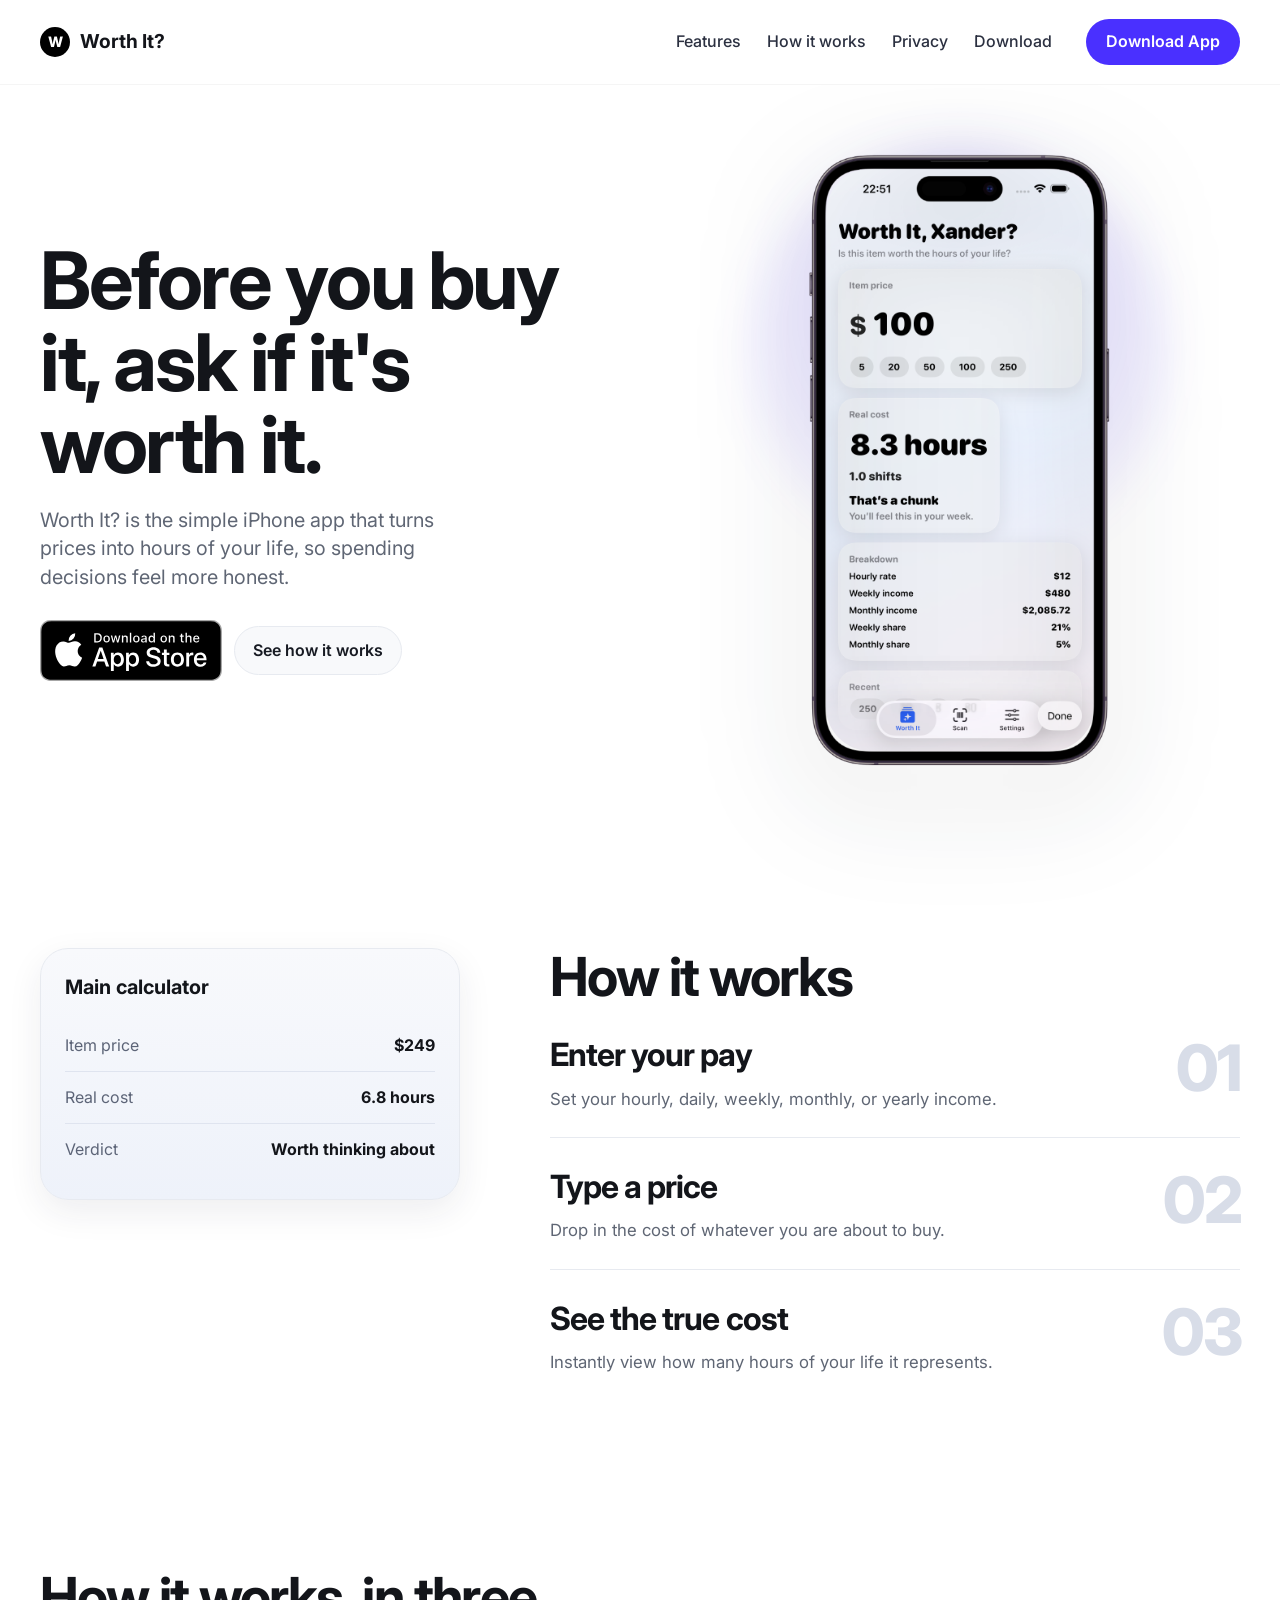
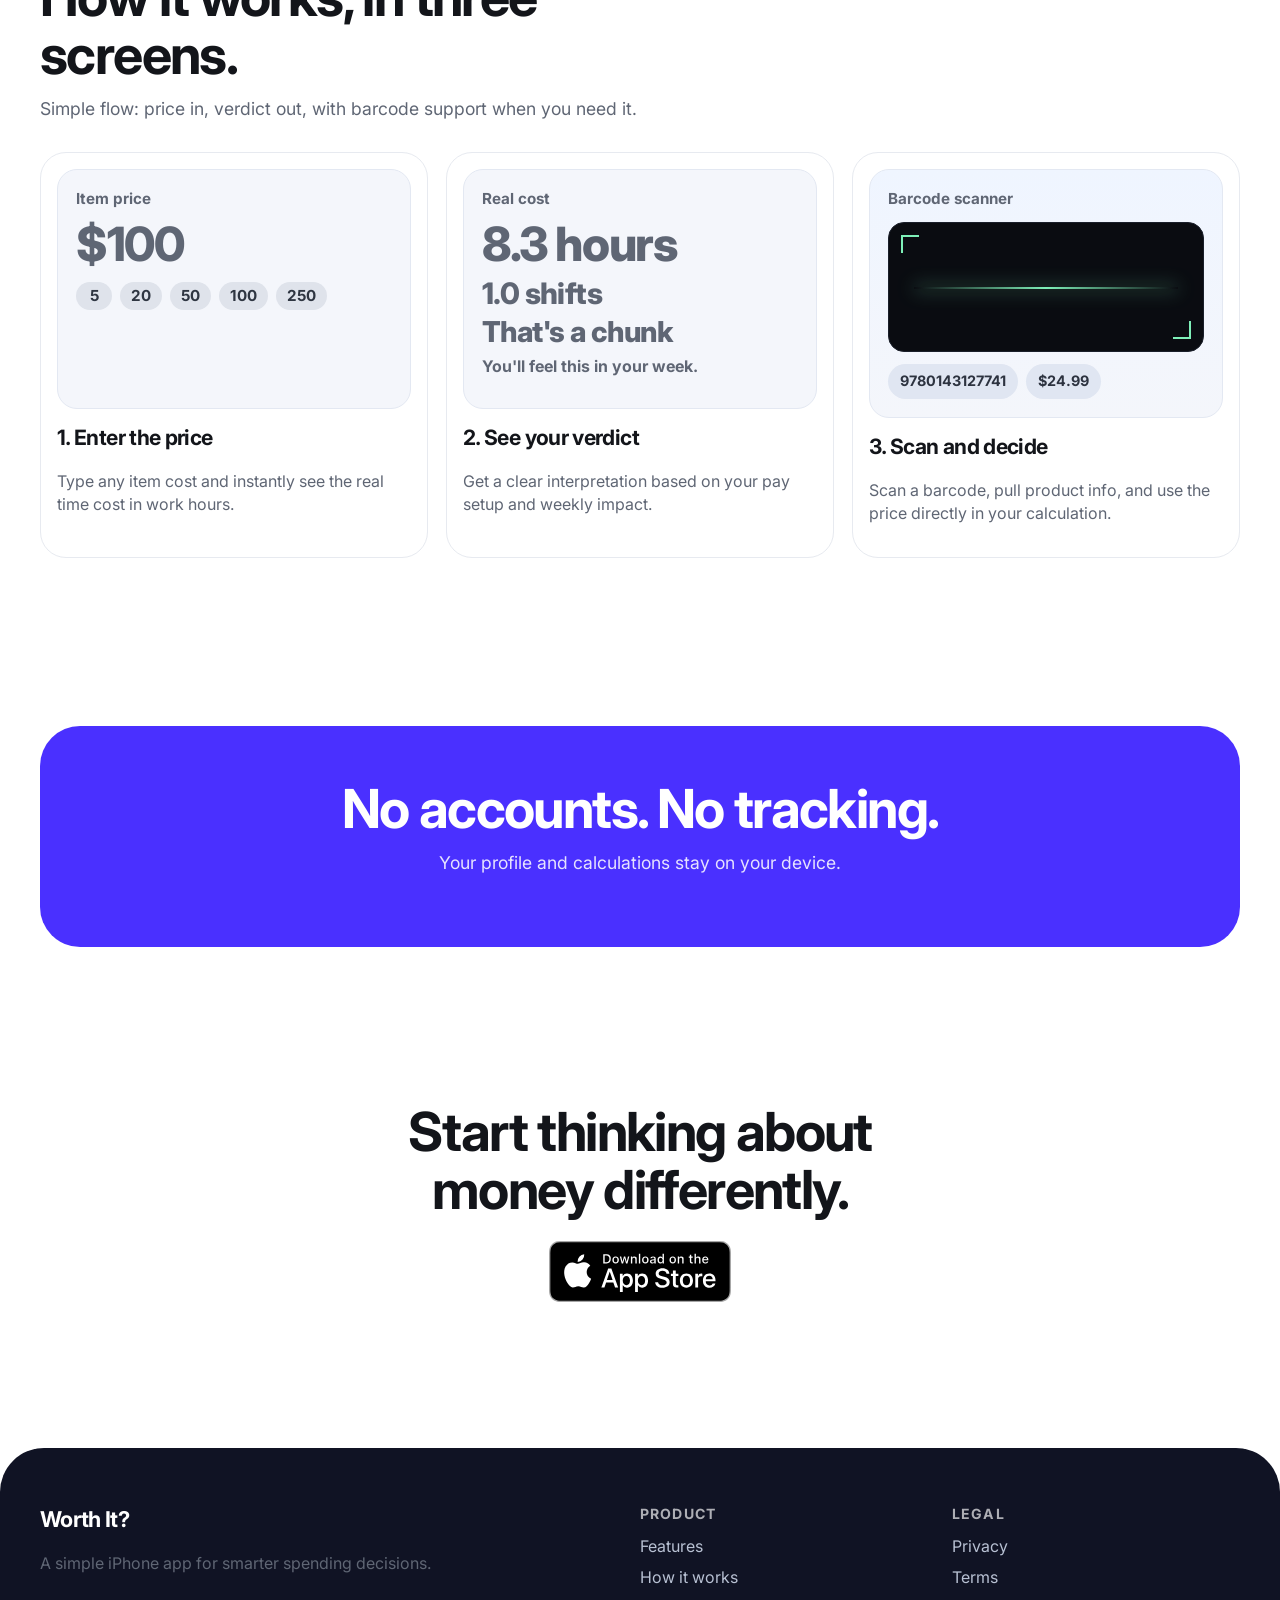
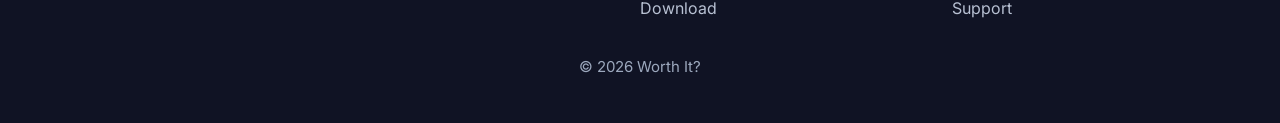
==== index.html @ 1259d037 "Replace feature screenshots with custom 3-step UI mock cards" ====
<!doctype html>
<html lang="en">
  <head>
    <meta charset="UTF-8" />
    <meta name="viewport" content="width=device-width, initial-scale=1.0" />
    <title>Worth It? - See what things really cost</title>
    <meta
      name="description"
      content="Worth It? helps you translate prices into hours of your life before you buy."
    />
    <link rel="icon" type="image/svg+xml" href="assets/favicon.svg" />
    <link rel="preconnect" href="https://fonts.googleapis.com" />
    <link rel="preconnect" href="https://fonts.gstatic.com" crossorigin />
    <link
      href="https://fonts.googleapis.com/css2?family=Inter:wght@400;500;600;700;800&display=swap"
      rel="stylesheet"
    />
    <link rel="stylesheet" href="styles.css" />
  </head>
  <body>
    <header class="site-header">
      <nav class="container nav-row">
        <a href="#" class="brand" aria-label="Worth It home">
          <span class="brand-mark">W</span>
          Worth It?
        </a>

        <button class="menu-toggle" aria-expanded="false" aria-controls="mobile-menu" aria-label="Toggle menu">
          <span></span><span></span><span></span>
        </button>

        <div class="nav-links desktop-nav">
          <a href="#features">Features</a>
          <a href="#how">How it works</a>
          <a href="#privacy">Privacy</a>
          <a href="#download">Download</a>
        </div>

        <a class="btn btn-primary desktop-download" href="https://apps.apple.com/app/id1234567890" target="_blank" rel="noreferrer">
          Download App
        </a>
      </nav>

      <div id="mobile-menu" class="mobile-menu" hidden>
        <a href="#features">Features</a>
        <a href="#how">How it works</a>
        <a href="#privacy">Privacy</a>
        <a href="#download">Download</a>
      </div>
    </header>

    <main>
      <section class="hero section container reveal">
        <div class="hero-copy">
          <h1>Before you buy it, ask if it's worth it.</h1>
          <p>
            Worth It? is the simple iPhone app that turns prices into hours of your life,
            so spending decisions feel more honest.
          </p>

          <div class="hero-actions">
            <a class="app-store-badge" href="https://apps.apple.com/app/id1234567890" target="_blank" rel="noreferrer" aria-label="Download on the App Store">
              <img src="assets/app-store-badge.svg" alt="Download on the App Store" />
            </a>
            <a class="btn btn-secondary" href="#how">See how it works</a>
          </div>
        </div>

        <div class="hero-device-wrap">
          <div class="hero-glow" aria-hidden="true"></div>
          <div class="hero-phone-art" data-float>
            <img class="hero-screen-fill" src="assets/screenshots/screen-calculator.png" alt="Worth It app screenshot in iPhone frame" />
            <img class="hero-phone-frame" src="assets/screenshots/iphone-frame.png" alt="" aria-hidden="true" />
          </div>
        </div>
      </section>

      <section id="how" class="section container reveal how">
        <div class="how-preview">
          <div class="soft-panel">
            <p class="panel-title">Main calculator</p>
            <div class="calc-line">
              <span class="label">Item price</span>
              <strong>$249</strong>
            </div>
            <div class="calc-line">
              <span class="label">Real cost</span>
              <strong>6.8 hours</strong>
            </div>
            <div class="calc-line">
              <span class="label">Verdict</span>
              <strong>Worth thinking about</strong>
            </div>
          </div>
        </div>

        <div class="how-steps">
          <h2>How it works</h2>

          <article class="step-item">
            <span class="step-no">01</span>
            <h3>Enter your pay</h3>
            <p>Set your hourly, daily, weekly, monthly, or yearly income.</p>
          </article>

          <article class="step-item">
            <span class="step-no">02</span>
            <h3>Type a price</h3>
            <p>Drop in the cost of whatever you are about to buy.</p>
          </article>

          <article class="step-item no-border">
            <span class="step-no">03</span>
            <h3>See the true cost</h3>
            <p>Instantly view how many hours of your life it represents.</p>
          </article>
        </div>
      </section>

      <section id="features" class="section container reveal">
        <div class="section-heading">
          <h2>How it works, in three screens.</h2>
          <p>Simple flow: price in, verdict out, with barcode support when you need it.</p>
        </div>

        <div class="feature-grid">
          <article class="feature-card">
            <div class="ui-mock price-mock" aria-hidden="true">
              <p class="ui-label">Item price</p>
              <p class="ui-price">$100</p>
              <div class="price-chips">
                <span>5</span>
                <span>20</span>
                <span>50</span>
                <span>100</span>
                <span>250</span>
              </div>
            </div>
            <h3>1. Enter the price</h3>
            <p>Type any item cost and instantly see the real time cost in work hours.</p>
          </article>
          <article class="feature-card">
            <div class="ui-mock verdict-mock" aria-hidden="true">
              <p class="ui-label">Real cost</p>
              <p class="ui-hours">8.3 hours</p>
              <p class="ui-shifts">1.0 shifts</p>
              <p class="ui-verdict">That's a chunk</p>
              <p class="ui-note">You'll feel this in your week.</p>
            </div>
            <h3>2. See your verdict</h3>
            <p>Get a clear interpretation based on your pay setup and weekly impact.</p>
          </article>
          <article class="feature-card">
            <div class="ui-mock scan-mock" aria-hidden="true">
              <p class="ui-label">Barcode scanner</p>
              <div class="scan-frame">
                <div class="scan-line"></div>
              </div>
              <div class="scan-pill-row">
                <span class="scan-code">9780143127741</span>
                <span class="scan-price">$24.99</span>
              </div>
            </div>
            <h3>3. Scan and decide</h3>
            <p>Scan a barcode, pull product info, and use the price directly in your calculation.</p>
          </article>
        </div>
      </section>

      <section id="privacy" class="section container reveal">
        <div class="privacy-block">
          <h2>No accounts. No tracking.</h2>
          <p>Your profile and calculations stay on your device.</p>
        </div>
      </section>

      <section id="download" class="section container reveal cta">
        <h2>Start thinking about money differently.</h2>
        <a class="app-store-badge" href="https://apps.apple.com/app/id1234567890" target="_blank" rel="noreferrer" aria-label="Download on the App Store">
          <img src="assets/app-store-badge.svg" alt="Download on the App Store" />
        </a>
      </section>
    </main>

    <footer class="site-footer">
      <div class="container footer-grid">
        <div>
          <h4>Worth It?</h4>
          <p>A simple iPhone app for smarter spending decisions.</p>
        </div>
        <div>
          <h5>Product</h5>
          <a href="#features">Features</a>
          <a href="#how">How it works</a>
          <a href="#download">Download</a>
        </div>
        <div>
          <h5>Legal</h5>
          <a href="#privacy">Privacy</a>
          <a href="#">Terms</a>
          <a href="mailto:support@example.com">Support</a>
        </div>
      </div>
      <p class="copyright">© <span id="year"></span> Worth It?</p>
    </footer>

    <script src="script.js"></script>
  </body>
</html>
---- styles.css ----
:root {
  --bg: #ffffff;
  --surface: #f8f9fb;
  --surface-2: #f1f3f7;
  --text: #13151a;
  --muted: #5f6674;
  --line: #e7eaf0;
  --primary: #4a30ff;
  --primary-dark: #3922d9;
  --radius-xl: 40px;
  --radius-lg: 28px;
  --radius-md: 18px;
  --container: min(1200px, calc(100% - 40px));
}

* {
  box-sizing: border-box;
}

html,
body {
  margin: 0;
  padding: 0;
}

html {
  scroll-behavior: smooth;
}

body {
  font-family: Inter, -apple-system, BlinkMacSystemFont, "SF Pro Display", system-ui, sans-serif;
  background: var(--bg);
  color: var(--text);
  line-height: 1.45;
}

.container {
  width: var(--container);
  margin-inline: auto;
}

.section {
  padding: clamp(58px, 8vw, 84px) 0;
}

.site-header {
  position: sticky;
  top: 0;
  z-index: 20;
  background: rgba(255, 255, 255, 0.88);
  backdrop-filter: blur(10px);
  border-bottom: 1px solid rgba(0, 0, 0, 0.04);
}

.nav-row {
  min-height: 84px;
  display: flex;
  align-items: center;
  gap: 16px;
}

.brand {
  text-decoration: none;
  color: var(--text);
  font-weight: 700;
  font-size: 1.2rem;
  display: inline-flex;
  align-items: center;
  gap: 10px;
}

.brand-mark {
  width: 30px;
  height: 30px;
  border-radius: 50%;
  background: #000;
  color: #fff;
  display: inline-grid;
  place-items: center;
  font-size: 0.9rem;
  font-weight: 800;
}

.nav-links {
  margin-left: auto;
  display: flex;
  align-items: center;
  gap: 26px;
}

.nav-links a {
  color: #2b3040;
  text-decoration: none;
  font-weight: 500;
}

.nav-links a:hover {
  color: #111;
}

.btn {
  border: 0;
  text-decoration: none;
  display: inline-flex;
  align-items: center;
  justify-content: center;
  border-radius: 999px;
  font-weight: 600;
  transition: transform 0.2s ease, background-color 0.2s ease, color 0.2s ease;
}

.btn:hover {
  transform: translateY(-1px);
}

.btn-primary {
  margin-left: 18px;
  padding: 11px 20px;
  background: var(--primary);
  color: #fff;
}

.btn-primary:hover {
  background: var(--primary-dark);
}

.btn-secondary {
  padding: 12px 18px;
  background: var(--surface);
  color: #171a22;
  border: 1px solid var(--line);
}

.hero {
  display: flex;
  align-items: center;
  gap: clamp(34px, 6vw, 80px);
  padding-top: 56px;
}

.hero-copy {
  flex: 1;
  max-width: 680px;
}

h1,
h2,
h3,
h4,
h5 {
  margin: 0;
  letter-spacing: -0.03em;
}

h1 {
  font-size: clamp(2.7rem, 6.2vw, 5.45rem);
  line-height: 1.03;
}

.hero-copy p {
  color: var(--muted);
  font-size: clamp(1.04rem, 1.55vw, 1.28rem);
  max-width: 36ch;
  margin: 20px 0 0;
}

.hero-actions {
  display: flex;
  align-items: center;
  gap: 12px;
  flex-wrap: wrap;
  margin-top: 28px;
}

.app-store-badge {
  display: inline-flex;
  border-radius: 12px;
  transition: transform 0.22s ease;
}

.app-store-badge img {
  width: 182px;
  height: auto;
  display: block;
}

.app-store-badge:hover {
  transform: translateY(-1px);
}

.hero-device-wrap {
  flex: 1;
  position: relative;
  display: flex;
  justify-content: center;
}

.hero-glow {
  position: absolute;
  width: 420px;
  height: 420px;
  border-radius: 50%;
  background: radial-gradient(circle at 50% 40%, rgba(74, 48, 255, 0.2), rgba(74, 48, 255, 0));
  filter: blur(20px);
  z-index: -1;
}

.hero-phone-art {
  position: relative;
  width: min(320px, 100%);
  aspect-ratio: 1780 / 3555;
  transform-style: preserve-3d;
  transition: transform 0.16s ease;
}

.hero-screen-fill {
  position: absolute;
  left: 8.43%;
  top: 4.44%;
  width: 83.6%;
  height: 91%;
  object-fit: cover;
  border-radius: 44px;
}

.hero-phone-frame {
  position: absolute;
  inset: 0;
  width: 100%;
  height: 100%;
  object-fit: contain;
  filter: drop-shadow(0 28px 52px rgba(19, 23, 35, 0.35));
}

.how {
  display: grid;
  grid-template-columns: minmax(300px, 420px) 1fr;
  align-items: start;
  gap: 90px;
}

.soft-panel {
  background: linear-gradient(180deg, #f8f9fc, #eef2fa);
  border: 1px solid var(--line);
  border-radius: var(--radius-lg);
  padding: 24px;
  box-shadow: 0 12px 34px rgba(39, 43, 59, 0.08);
}

.panel-title {
  margin: 0 0 18px;
  font-size: 1.24rem;
  font-weight: 700;
}

.calc-line {
  display: flex;
  align-items: baseline;
  justify-content: space-between;
  border-bottom: 1px solid #dfe4ef;
  padding: 14px 0;
}

.calc-line:last-child {
  border-bottom: 0;
}

.calc-line .label {
  color: #5c6477;
}

.how-steps h2,
.section-heading h2,
.privacy-block h2,
.cta h2 {
  font-size: clamp(2.1rem, 4.2vw, 3.95rem);
  line-height: 1.08;
}

.step-item {
  position: relative;
  border-bottom: 1px solid var(--line);
  padding: 26px 76px 26px 0;
}

.step-item.no-border {
  border-bottom: 0;
}

.step-no {
  position: absolute;
  right: 0;
  top: 16px;
  font-size: clamp(2.4rem, 5vw, 4.2rem);
  font-weight: 800;
  color: #d8dde8;
  letter-spacing: -0.04em;
}

.step-item h3 {
  font-size: 2rem;
}

.step-item p,
.section-heading p,
.feature-card p,
.privacy-block p,
.footer-grid p,
.footer-grid a,
.copyright {
  color: var(--muted);
}

.step-item p {
  margin: 8px 0 0;
  font-size: 1.05rem;
}

.section-heading {
  margin-bottom: 30px;
}

.section-heading h2 {
  max-width: 18ch;
}

.section-heading p {
  margin-top: 12px;
  font-size: 1.1rem;
}

.feature-grid {
  display: grid;
  grid-template-columns: repeat(3, minmax(0, 1fr));
  gap: 18px;
}

.feature-card {
  background: #fff;
  border: 1px solid var(--line);
  border-radius: 26px;
  padding: 16px;
  transition: transform 0.22s ease, box-shadow 0.22s ease;
  overflow: hidden;
}

.feature-card:hover {
  transform: translateY(-4px);
  box-shadow: 0 16px 36px rgba(43, 47, 61, 0.1);
}

.mock-screen {
  height: 180px;
  border-radius: 18px;
  margin-bottom: 14px;
  border: 1px solid #e3e8f2;
}

.ui-mock {
  width: 100%;
  min-height: 240px;
  border-radius: 20px;
  margin-bottom: 14px;
  border: 1px solid #e3e8f2;
  background: #f4f6fb;
  padding: 18px;
}

.ui-label {
  margin: 0;
  font-size: 0.95rem;
  font-weight: 700;
  color: #858b97;
}

.ui-price {
  margin: 10px 0 0;
  font-size: clamp(2rem, 4.6vw, 2.95rem);
  line-height: 1.02;
  font-weight: 800;
  letter-spacing: -0.03em;
}

.price-chips {
  margin-top: 14px;
  display: flex;
  flex-wrap: wrap;
  gap: 8px;
}

.price-chips span {
  display: inline-flex;
  align-items: center;
  justify-content: center;
  min-width: 36px;
  height: 28px;
  border-radius: 999px;
  background: #dfe3eb;
  color: #2f3642;
  font-size: 0.95rem;
  font-weight: 700;
  padding: 0 11px;
}

.ui-hours {
  margin: 10px 0 0;
  font-size: clamp(2rem, 4.6vw, 2.95rem);
  line-height: 1.02;
  font-weight: 800;
  letter-spacing: -0.03em;
}

.ui-shifts {
  margin: 10px 0 0;
  font-size: 1.85rem;
  font-weight: 800;
  line-height: 1.05;
  letter-spacing: -0.02em;
}

.ui-verdict {
  margin: 8px 0 0;
  font-size: 1.8rem;
  font-weight: 800;
  line-height: 1.05;
  letter-spacing: -0.02em;
}

.ui-note {
  margin: 8px 0 0;
  color: #7f8692;
  font-size: 1rem;
  font-weight: 700;
}

.scan-mock {
  background: linear-gradient(180deg, #eff5ff 0%, #f4f6fb 100%);
}

.scan-frame {
  margin-top: 12px;
  width: 100%;
  height: 130px;
  border-radius: 16px;
  background: #0a0c11;
  border: 1px solid #1a1f2a;
  position: relative;
  overflow: hidden;
}

.scan-frame::before,
.scan-frame::after {
  content: "";
  position: absolute;
  width: 16px;
  height: 16px;
  border-color: #7ef0b8;
  border-style: solid;
}

.scan-frame::before {
  top: 12px;
  left: 12px;
  border-width: 2px 0 0 2px;
}

.scan-frame::after {
  right: 12px;
  bottom: 12px;
  border-width: 0 2px 2px 0;
}

.scan-line {
  position: absolute;
  left: 8%;
  right: 8%;
  top: 50%;
  height: 2px;
  background: linear-gradient(90deg, rgba(126, 240, 184, 0), rgba(126, 240, 184, 1), rgba(126, 240, 184, 0));
  box-shadow: 0 0 18px rgba(126, 240, 184, 0.9);
}

.scan-pill-row {
  margin-top: 12px;
  display: flex;
  flex-wrap: wrap;
  gap: 8px;
}

.scan-pill-row span {
  border-radius: 999px;
  background: #e0e6f2;
  color: #2d3340;
  font-size: 0.9rem;
  font-weight: 700;
  padding: 7px 12px;
}

.mock-a {
  background: linear-gradient(120deg, #ece8ff, #dbe6ff);
}

.mock-b {
  background: linear-gradient(120deg, #f2f5ff, #f6f7fb);
}

.mock-c {
  background: linear-gradient(120deg, #e8f7f1, #edf4ff);
}

.mock-d {
  background: linear-gradient(120deg, #f7efff, #ebeaff);
}

.mock-e {
  background: linear-gradient(120deg, #f4f7fb, #edf2f7);
}

.mock-f {
  background: linear-gradient(120deg, #edefff, #e9f0ff);
}

.feature-card h3 {
  font-size: 1.32rem;
  margin-bottom: 8px;
}

.privacy-block {
  background: #4a30ff;
  color: #fff;
  border-radius: var(--radius-xl);
  padding: 54px 26px;
  text-align: center;
}

.privacy-block p {
  color: rgba(255, 255, 255, 0.86);
  margin-top: 12px;
  font-size: 1.1rem;
}

.cta {
  text-align: center;
  padding-top: 72px;
}

.cta h2 {
  max-width: 16ch;
  margin-inline: auto;
}

.cta .app-store-badge {
  margin-top: 22px;
}

.site-footer {
  margin-top: 56px;
  background: #101324;
  color: #fff;
  border-top-left-radius: 44px;
  border-top-right-radius: 44px;
  padding: 56px 0 30px;
}

.footer-grid {
  display: grid;
  grid-template-columns: 2fr 1fr 1fr;
  gap: 24px;
}

.footer-grid h4 {
  font-size: 1.36rem;
}

.footer-grid h5 {
  font-size: 0.88rem;
  letter-spacing: 0.08em;
  text-transform: uppercase;
  color: rgba(255, 255, 255, 0.66);
  margin-bottom: 10px;
}

.footer-grid a {
  display: block;
  margin-bottom: 8px;
  text-decoration: none;
  color: #b8c1d3;
}

.footer-grid a:hover {
  color: #fff;
}

.copyright {
  text-align: center;
  color: #9ca8bd;
  margin-top: 28px;
  font-size: 0.94rem;
}

.menu-toggle {
  display: none;
  border: 0;
  background: transparent;
  width: 38px;
  height: 38px;
  margin-left: auto;
  padding: 6px;
}

.menu-toggle span {
  display: block;
  height: 2px;
  background: #1a1f2d;
  margin: 5px 0;
  border-radius: 999px;
}

.mobile-menu {
  border-top: 1px solid var(--line);
  padding: 12px 20px 18px;
}

.mobile-menu a {
  display: block;
  text-decoration: none;
  color: #2a3042;
  padding: 8px 0;
  font-weight: 500;
}

.reveal {
  opacity: 0;
  transform: translateY(16px);
  transition: opacity 0.6s ease, transform 0.6s ease;
}

.reveal.show {
  opacity: 1;
  transform: translateY(0);
}

@media (max-width: 1200px) {
  .hero {
    gap: 58px;
  }

  .hero-phone-art {
    width: min(300px, 100%);
  }

  .how {
    gap: 56px;
  }
}

@media (max-width: 1040px) {
  .hero {
    flex-direction: column;
    align-items: center;
    text-align: center;
    padding-top: 34px;
  }

  .hero-copy {
    max-width: 760px;
  }

  .hero-copy p {
    max-width: 48ch;
    margin-inline: auto;
  }

  .hero-actions {
    justify-content: center;
  }

  .hero-device-wrap {
    width: 100%;
    justify-content: center;
  }

  .how {
    grid-template-columns: 1fr;
    gap: 34px;
  }

  .how-preview {
    display: flex;
    justify-content: center;
  }

  .soft-panel {
    width: min(560px, 100%);
  }

  .feature-grid {
    grid-template-columns: repeat(2, minmax(0, 1fr));
  }
}

@media (max-width: 860px) {
  .desktop-nav,
  .desktop-download {
    display: none;
  }

  .menu-toggle {
    display: inline-block;
  }

  .section {
    padding: 68px 0;
  }

  .hero {
    align-items: flex-start;
    text-align: left;
  }

  .hero-copy p {
    margin-inline: 0;
  }

  .hero-actions {
    justify-content: flex-start;
  }

  .feature-grid {
    grid-template-columns: 1fr;
  }

  .footer-grid {
    grid-template-columns: repeat(2, minmax(0, 1fr));
  }
}

@media (max-width: 640px) {
  :root {
    --container: calc(100% - 28px);
  }

  .nav-row {
    min-height: 72px;
  }

  h1 {
    font-size: clamp(2.2rem, 10.5vw, 3.15rem);
  }

  .hero-copy p {
    font-size: 1.02rem;
    max-width: 34ch;
  }

  .hero-phone-art {
    width: 100%;
    max-width: 275px;
  }

  .ui-mock {
    min-height: 220px;
  }

  .app-store-badge img {
    width: 170px;
  }

  .step-item {
    padding: 18px 56px 18px 0;
  }

  .step-item h3 {
    font-size: 1.5rem;
  }

  .step-item p {
    font-size: 0.98rem;
  }

  .step-no {
    top: 12px;
    font-size: clamp(1.85rem, 8.5vw, 2.5rem);
  }

  .footer-grid {
    grid-template-columns: 1fr;
  }
}

@media (max-width: 430px) {
  :root {
    --container: calc(100% - 24px);
  }

  .brand {
    font-size: 1.06rem;
  }

  .btn-primary {
    margin-left: 8px;
    padding: 10px 14px;
    font-size: 0.92rem;
  }

  .hero-phone-art {
    max-width: 250px;
  }

  .ui-mock {
    min-height: 200px;
  }

  .privacy-block {
    border-radius: 28px;
    padding: 42px 18px;
  }
}
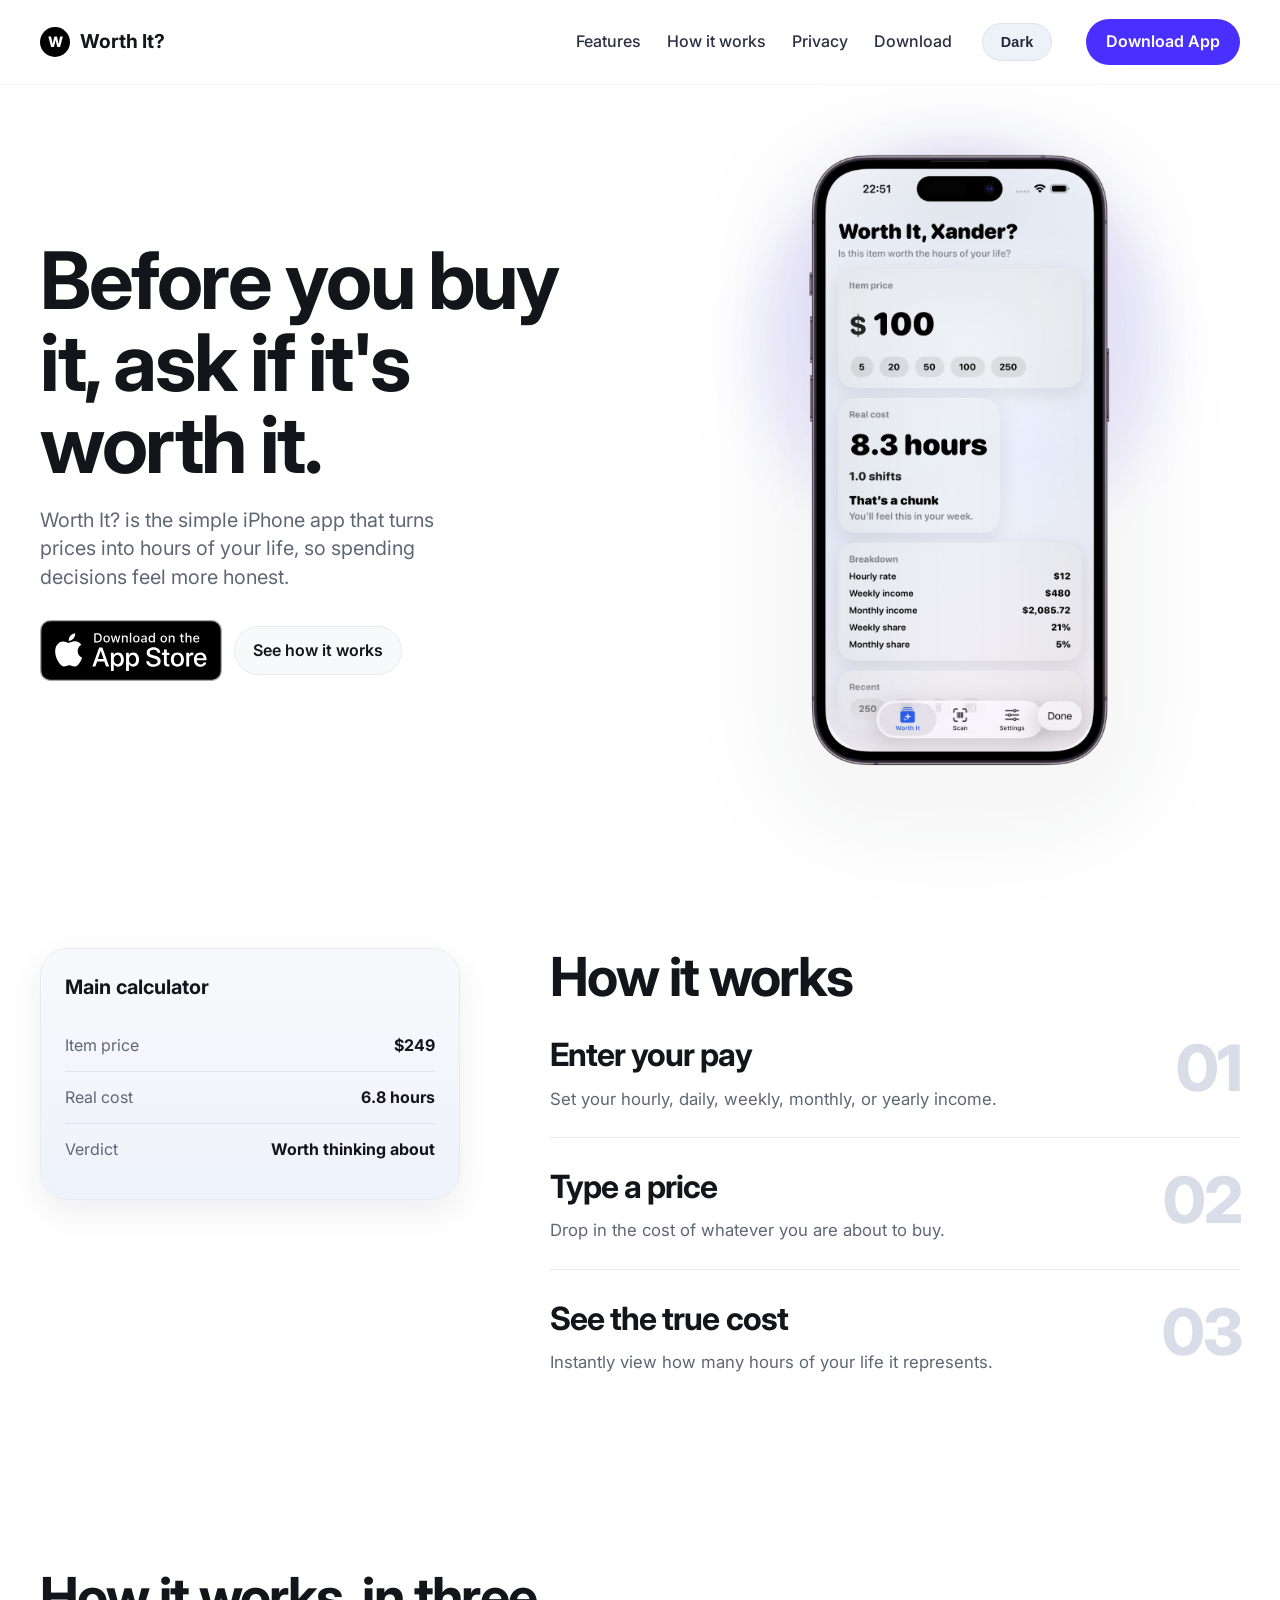
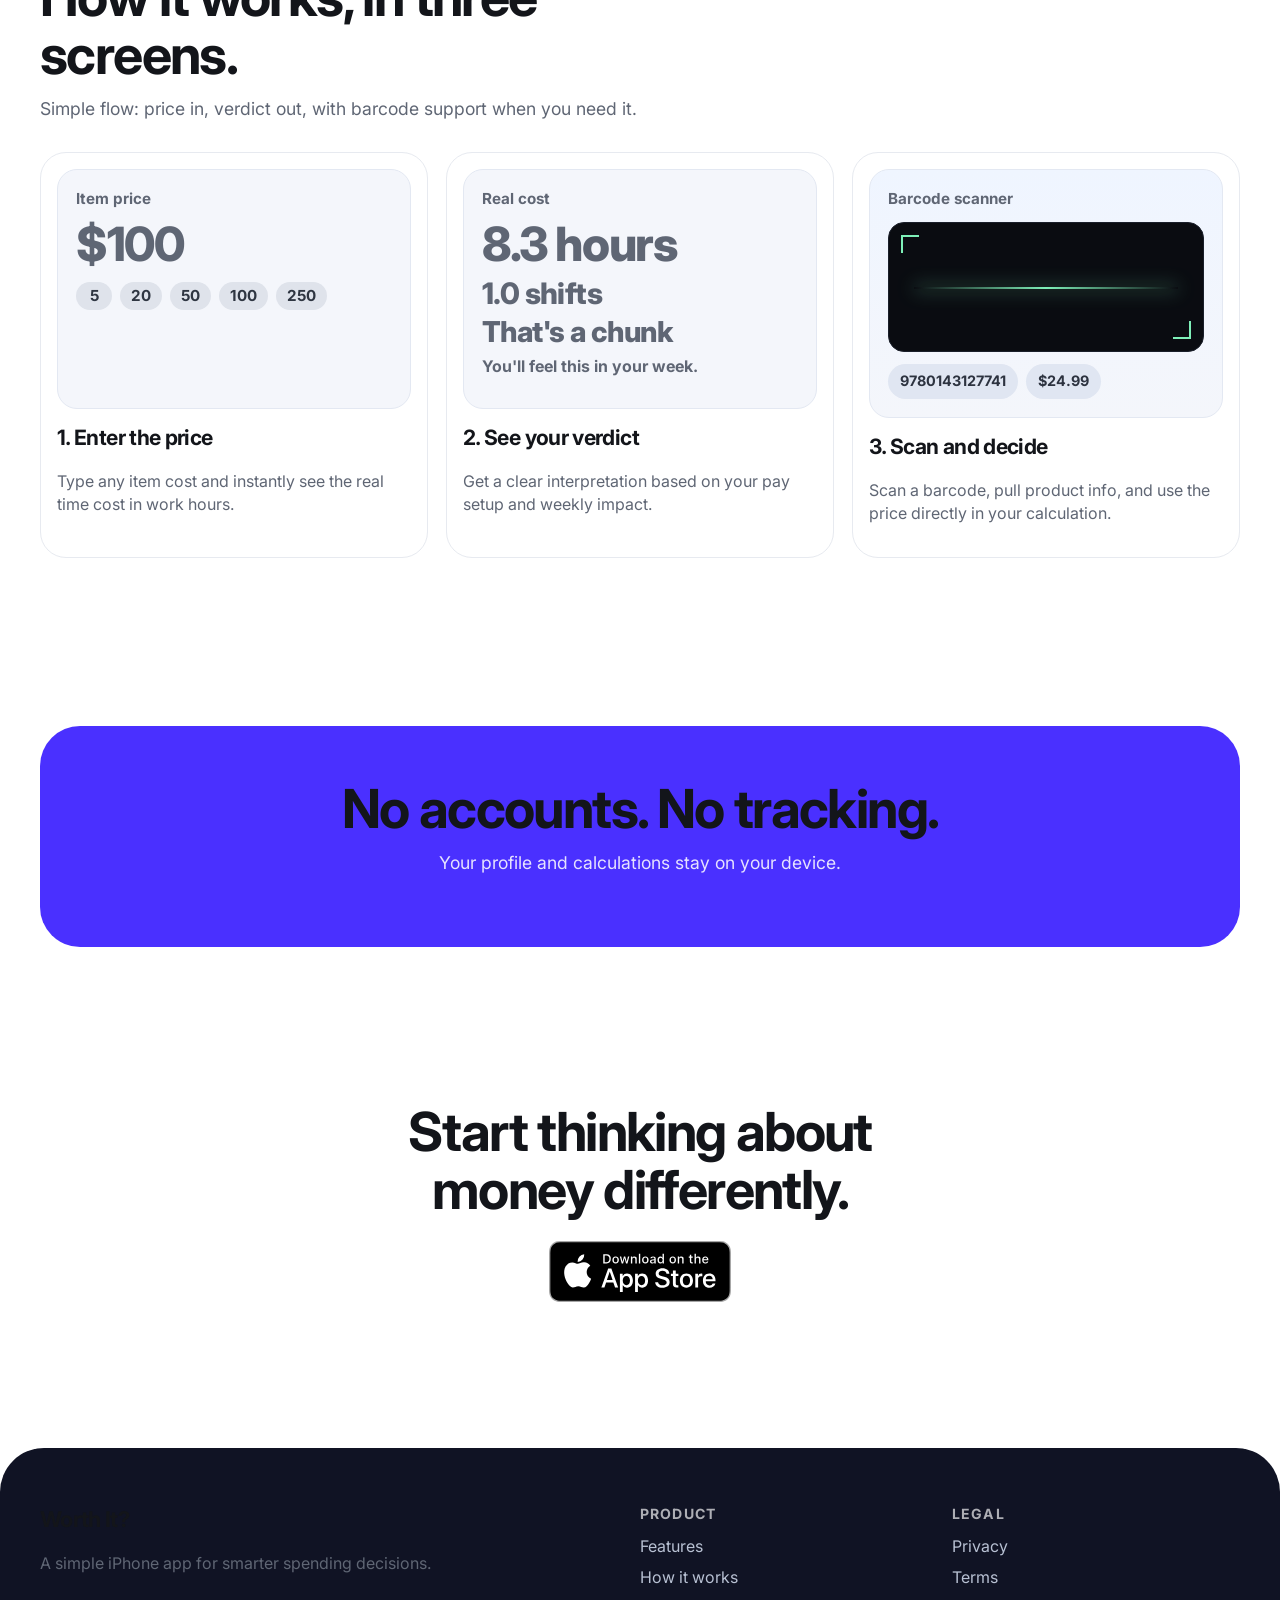
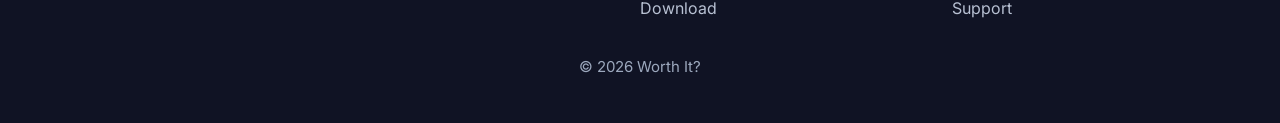
==== commit 5080de48: "Add light/dark mode toggle with persistent theme support" ====
--- a/index.html
+++ b/index.html
@@ -36,6 +36,16 @@
           <a href="#download">Download</a>
         </div>
 
+        <button
+          id="theme-toggle"
+          class="theme-toggle"
+          type="button"
+          aria-label="Switch color theme"
+          aria-pressed="false"
+        >
+          Dark
+        </button>
+
         <a class="btn btn-primary desktop-download" href="https://apps.apple.com/app/id1234567890" target="_blank" rel="noreferrer">
           Download App
         </a>
--- a/styles.css
+++ b/styles.css
@@ -7,10 +7,95 @@
   --line: #e7eaf0;
   --primary: #4a30ff;
   --primary-dark: #3922d9;
+  --primary-contrast: #ffffff;
+  --header-bg: rgba(255, 255, 255, 0.88);
+  --header-line: rgba(0, 0, 0, 0.04);
+  --nav-link: #2b3040;
+  --nav-link-hover: #111111;
+  --hero-glow-1: rgba(74, 48, 255, 0.2);
+  --hero-glow-2: rgba(74, 48, 255, 0);
+  --hero-frame-shadow: rgba(19, 23, 35, 0.35);
+  --soft-panel-bg: linear-gradient(180deg, #f8f9fc, #eef2fa);
+  --panel-line: #dfe4ef;
+  --step-no: #d8dde8;
+  --card-bg: #ffffff;
+  --card-shadow: rgba(43, 47, 61, 0.1);
+  --ui-border: #e3e8f2;
+  --ui-bg: #f4f6fb;
+  --ui-label: #858b97;
+  --chip-bg: #dfe3eb;
+  --chip-text: #2f3642;
+  --ui-note: #7f8692;
+  --scan-bg: linear-gradient(180deg, #eff5ff 0%, #f4f6fb 100%);
+  --scan-pill-bg: #e0e6f2;
+  --scan-pill-text: #2d3340;
+  --privacy-bg: #4a30ff;
+  --privacy-text: rgba(255, 255, 255, 0.86);
+  --footer-bg: #101324;
+  --footer-subtle: rgba(255, 255, 255, 0.66);
+  --footer-link: #b8c1d3;
+  --footer-link-hover: #ffffff;
+  --footer-copyright: #9ca8bd;
+  --menu-icon: #1a1f2d;
+  --mobile-link: #2a3042;
+  --brand-mark-bg: #000000;
+  --brand-mark-text: #ffffff;
+  --brand-mark-border: transparent;
+  --toggle-bg: #edf1f8;
+  --toggle-text: #222939;
+  --toggle-border: #dce2ee;
   --radius-xl: 40px;
   --radius-lg: 28px;
   --radius-md: 18px;
   --container: min(1200px, calc(100% - 40px));
+}
+
+html[data-theme="dark"] {
+  --bg: #06080c;
+  --surface: #101621;
+  --surface-2: #0d121b;
+  --text: #f4f7ff;
+  --muted: #a2aec1;
+  --line: #222938;
+  --primary: #7ef0b8;
+  --primary-dark: #5ed89f;
+  --primary-contrast: #042515;
+  --header-bg: rgba(7, 10, 15, 0.82);
+  --header-line: rgba(255, 255, 255, 0.08);
+  --nav-link: #cfd8e7;
+  --nav-link-hover: #ffffff;
+  --hero-glow-1: rgba(126, 240, 184, 0.28);
+  --hero-glow-2: rgba(126, 240, 184, 0);
+  --hero-frame-shadow: rgba(0, 0, 0, 0.58);
+  --soft-panel-bg: linear-gradient(180deg, #0f1623, #0d131f);
+  --panel-line: #2a3243;
+  --step-no: #1d2534;
+  --card-bg: #0f1623;
+  --card-shadow: rgba(0, 0, 0, 0.36);
+  --ui-border: #243041;
+  --ui-bg: #101b2a;
+  --ui-label: #a8b6cb;
+  --chip-bg: #243246;
+  --chip-text: #d6deee;
+  --ui-note: #a1aec3;
+  --scan-bg: linear-gradient(180deg, #0d1724 0%, #0d131f 100%);
+  --scan-pill-bg: #253247;
+  --scan-pill-text: #d8e1f1;
+  --privacy-bg: #131b2a;
+  --privacy-text: rgba(232, 241, 255, 0.84);
+  --footer-bg: #080d15;
+  --footer-subtle: rgba(224, 233, 247, 0.66);
+  --footer-link: #b6c4da;
+  --footer-link-hover: #ffffff;
+  --footer-copyright: #8fa0b9;
+  --menu-icon: #d4deee;
+  --mobile-link: #d5def0;
+  --brand-mark-bg: #ffffff;
+  --brand-mark-text: #030508;
+  --brand-mark-border: rgba(255, 255, 255, 0.18);
+  --toggle-bg: #1a2332;
+  --toggle-text: #e7eefb;
+  --toggle-border: #2c3950;
 }
 
 * {
@@ -32,6 +117,7 @@
   background: var(--bg);
   color: var(--text);
   line-height: 1.45;
+  transition: background-color 0.25s ease, color 0.25s ease;
 }
 
 .container {
@@ -47,9 +133,9 @@
   position: sticky;
   top: 0;
   z-index: 20;
-  background: rgba(255, 255, 255, 0.88);
+  background: var(--header-bg);
   backdrop-filter: blur(10px);
-  border-bottom: 1px solid rgba(0, 0, 0, 0.04);
+  border-bottom: 1px solid var(--header-line);
 }
 
 .nav-row {
@@ -73,8 +159,9 @@
   width: 30px;
   height: 30px;
   border-radius: 50%;
-  background: #000;
-  color: #fff;
+  background: var(--brand-mark-bg);
+  color: var(--brand-mark-text);
+  border: 1px solid var(--brand-mark-border);
   display: inline-grid;
   place-items: center;
   font-size: 0.9rem;
@@ -89,13 +176,33 @@
 }
 
 .nav-links a {
-  color: #2b3040;
+  color: var(--nav-link);
   text-decoration: none;
   font-weight: 500;
 }
 
 .nav-links a:hover {
-  color: #111;
+  color: var(--nav-link-hover);
+}
+
+.theme-toggle {
+  margin-left: 14px;
+  border: 1px solid var(--toggle-border);
+  background: var(--toggle-bg);
+  color: var(--toggle-text);
+  border-radius: 999px;
+  min-width: 70px;
+  height: 38px;
+  padding: 0 12px;
+  font-size: 0.9rem;
+  font-weight: 700;
+  letter-spacing: 0.01em;
+  cursor: pointer;
+  transition: transform 0.2s ease, background-color 0.2s ease, border-color 0.2s ease;
+}
+
+.theme-toggle:hover {
+  transform: translateY(-1px);
 }
 
 .btn {
@@ -117,7 +224,7 @@
   margin-left: 18px;
   padding: 11px 20px;
   background: var(--primary);
-  color: #fff;
+  color: var(--primary-contrast);
 }
 
 .btn-primary:hover {
@@ -127,7 +234,7 @@
 .btn-secondary {
   padding: 12px 18px;
   background: var(--surface);
-  color: #171a22;
+  color: var(--text);
   border: 1px solid var(--line);
 }
 
@@ -200,7 +307,7 @@
   width: 420px;
   height: 420px;
   border-radius: 50%;
-  background: radial-gradient(circle at 50% 40%, rgba(74, 48, 255, 0.2), rgba(74, 48, 255, 0));
+  background: radial-gradient(circle at 50% 40%, var(--hero-glow-1), var(--hero-glow-2));
   filter: blur(20px);
   z-index: -1;
 }
@@ -229,7 +336,7 @@
   width: 100%;
   height: 100%;
   object-fit: contain;
-  filter: drop-shadow(0 28px 52px rgba(19, 23, 35, 0.35));
+  filter: drop-shadow(0 28px 52px var(--hero-frame-shadow));
 }
 
 .how {
@@ -240,7 +347,7 @@
 }
 
 .soft-panel {
-  background: linear-gradient(180deg, #f8f9fc, #eef2fa);
+  background: var(--soft-panel-bg);
   border: 1px solid var(--line);
   border-radius: var(--radius-lg);
   padding: 24px;
@@ -257,7 +364,7 @@
   display: flex;
   align-items: baseline;
   justify-content: space-between;
-  border-bottom: 1px solid #dfe4ef;
+  border-bottom: 1px solid var(--panel-line);
   padding: 14px 0;
 }
 
@@ -266,7 +373,7 @@
 }
 
 .calc-line .label {
-  color: #5c6477;
+  color: var(--muted);
 }
 
 .how-steps h2,
@@ -293,7 +400,7 @@
   top: 16px;
   font-size: clamp(2.4rem, 5vw, 4.2rem);
   font-weight: 800;
-  color: #d8dde8;
+  color: var(--step-no);
   letter-spacing: -0.04em;
 }
 
@@ -336,7 +443,7 @@
 }
 
 .feature-card {
-  background: #fff;
+  background: var(--card-bg);
   border: 1px solid var(--line);
   border-radius: 26px;
   padding: 16px;
@@ -346,7 +453,7 @@
 
 .feature-card:hover {
   transform: translateY(-4px);
-  box-shadow: 0 16px 36px rgba(43, 47, 61, 0.1);
+  box-shadow: 0 16px 36px var(--card-shadow);
 }
 
 .mock-screen {
@@ -361,8 +468,8 @@
   min-height: 240px;
   border-radius: 20px;
   margin-bottom: 14px;
-  border: 1px solid #e3e8f2;
-  background: #f4f6fb;
+  border: 1px solid var(--ui-border);
+  background: var(--ui-bg);
   padding: 18px;
 }
 
@@ -370,7 +477,7 @@
   margin: 0;
   font-size: 0.95rem;
   font-weight: 700;
-  color: #858b97;
+  color: var(--ui-label);
 }
 
 .ui-price {
@@ -395,8 +502,8 @@
   min-width: 36px;
   height: 28px;
   border-radius: 999px;
-  background: #dfe3eb;
-  color: #2f3642;
+  background: var(--chip-bg);
+  color: var(--chip-text);
   font-size: 0.95rem;
   font-weight: 700;
   padding: 0 11px;
@@ -428,13 +535,13 @@
 
 .ui-note {
   margin: 8px 0 0;
-  color: #7f8692;
+  color: var(--ui-note);
   font-size: 1rem;
   font-weight: 700;
 }
 
 .scan-mock {
-  background: linear-gradient(180deg, #eff5ff 0%, #f4f6fb 100%);
+  background: var(--scan-bg);
 }
 
 .scan-frame {
@@ -489,8 +596,8 @@
 
 .scan-pill-row span {
   border-radius: 999px;
-  background: #e0e6f2;
-  color: #2d3340;
+  background: var(--scan-pill-bg);
+  color: var(--scan-pill-text);
   font-size: 0.9rem;
   font-weight: 700;
   padding: 7px 12px;
@@ -526,15 +633,15 @@
 }
 
 .privacy-block {
-  background: #4a30ff;
-  color: #fff;
+  background: var(--privacy-bg);
+  color: var(--text);
   border-radius: var(--radius-xl);
   padding: 54px 26px;
   text-align: center;
 }
 
 .privacy-block p {
-  color: rgba(255, 255, 255, 0.86);
+  color: var(--privacy-text);
   margin-top: 12px;
   font-size: 1.1rem;
 }
@@ -555,8 +662,8 @@
 
 .site-footer {
   margin-top: 56px;
-  background: #101324;
-  color: #fff;
+  background: var(--footer-bg);
+  color: var(--text);
   border-top-left-radius: 44px;
   border-top-right-radius: 44px;
   padding: 56px 0 30px;
@@ -576,7 +683,7 @@
   font-size: 0.88rem;
   letter-spacing: 0.08em;
   text-transform: uppercase;
-  color: rgba(255, 255, 255, 0.66);
+  color: var(--footer-subtle);
   margin-bottom: 10px;
 }
 
@@ -584,16 +691,16 @@
   display: block;
   margin-bottom: 8px;
   text-decoration: none;
-  color: #b8c1d3;
+  color: var(--footer-link);
 }
 
 .footer-grid a:hover {
-  color: #fff;
+  color: var(--footer-link-hover);
 }
 
 .copyright {
   text-align: center;
-  color: #9ca8bd;
+  color: var(--footer-copyright);
   margin-top: 28px;
   font-size: 0.94rem;
 }
@@ -611,7 +718,7 @@
 .menu-toggle span {
   display: block;
   height: 2px;
-  background: #1a1f2d;
+  background: var(--menu-icon);
   margin: 5px 0;
   border-radius: 999px;
 }
@@ -624,7 +731,7 @@
 .mobile-menu a {
   display: block;
   text-decoration: none;
-  color: #2a3042;
+  color: var(--mobile-link);
   padding: 8px 0;
   font-weight: 500;
 }
@@ -707,6 +814,11 @@
 
   .menu-toggle {
     display: inline-block;
+    margin-left: 8px;
+  }
+
+  .theme-toggle {
+    margin-left: auto;
   }
 
   .section {
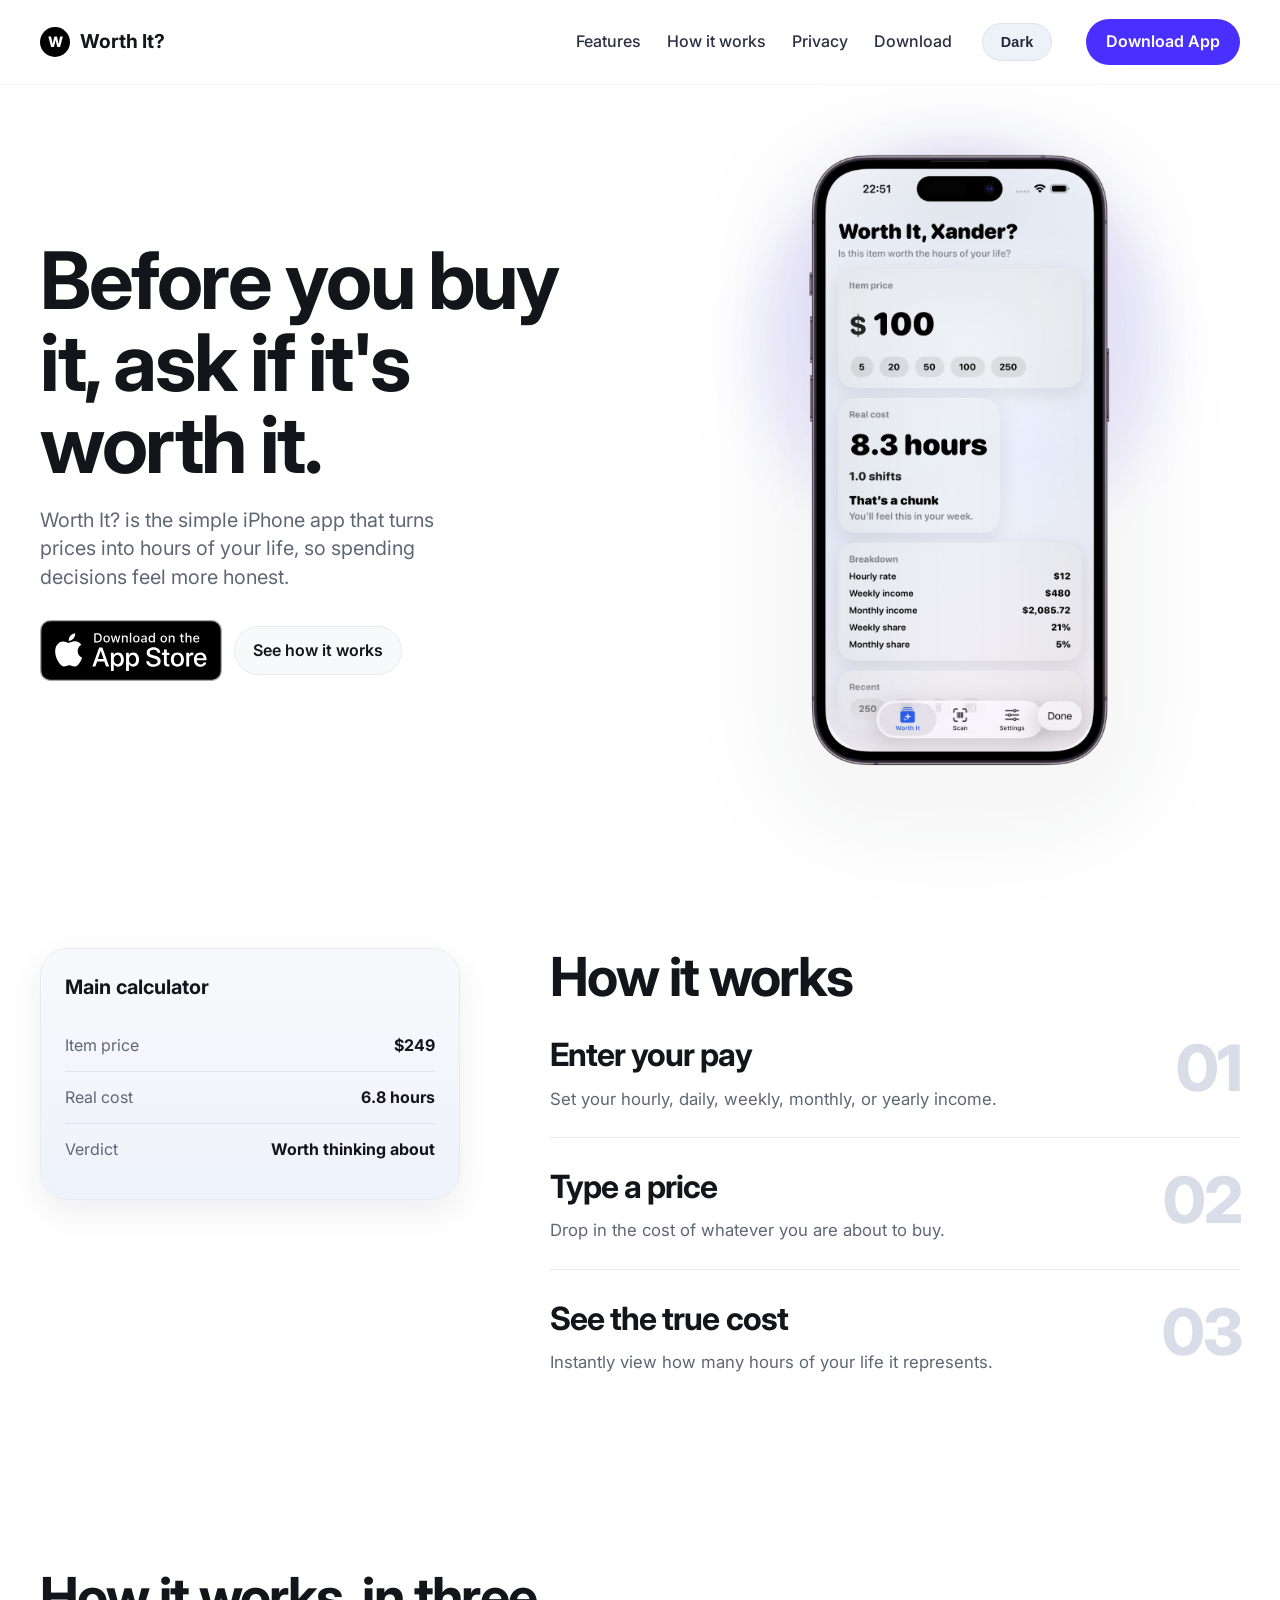
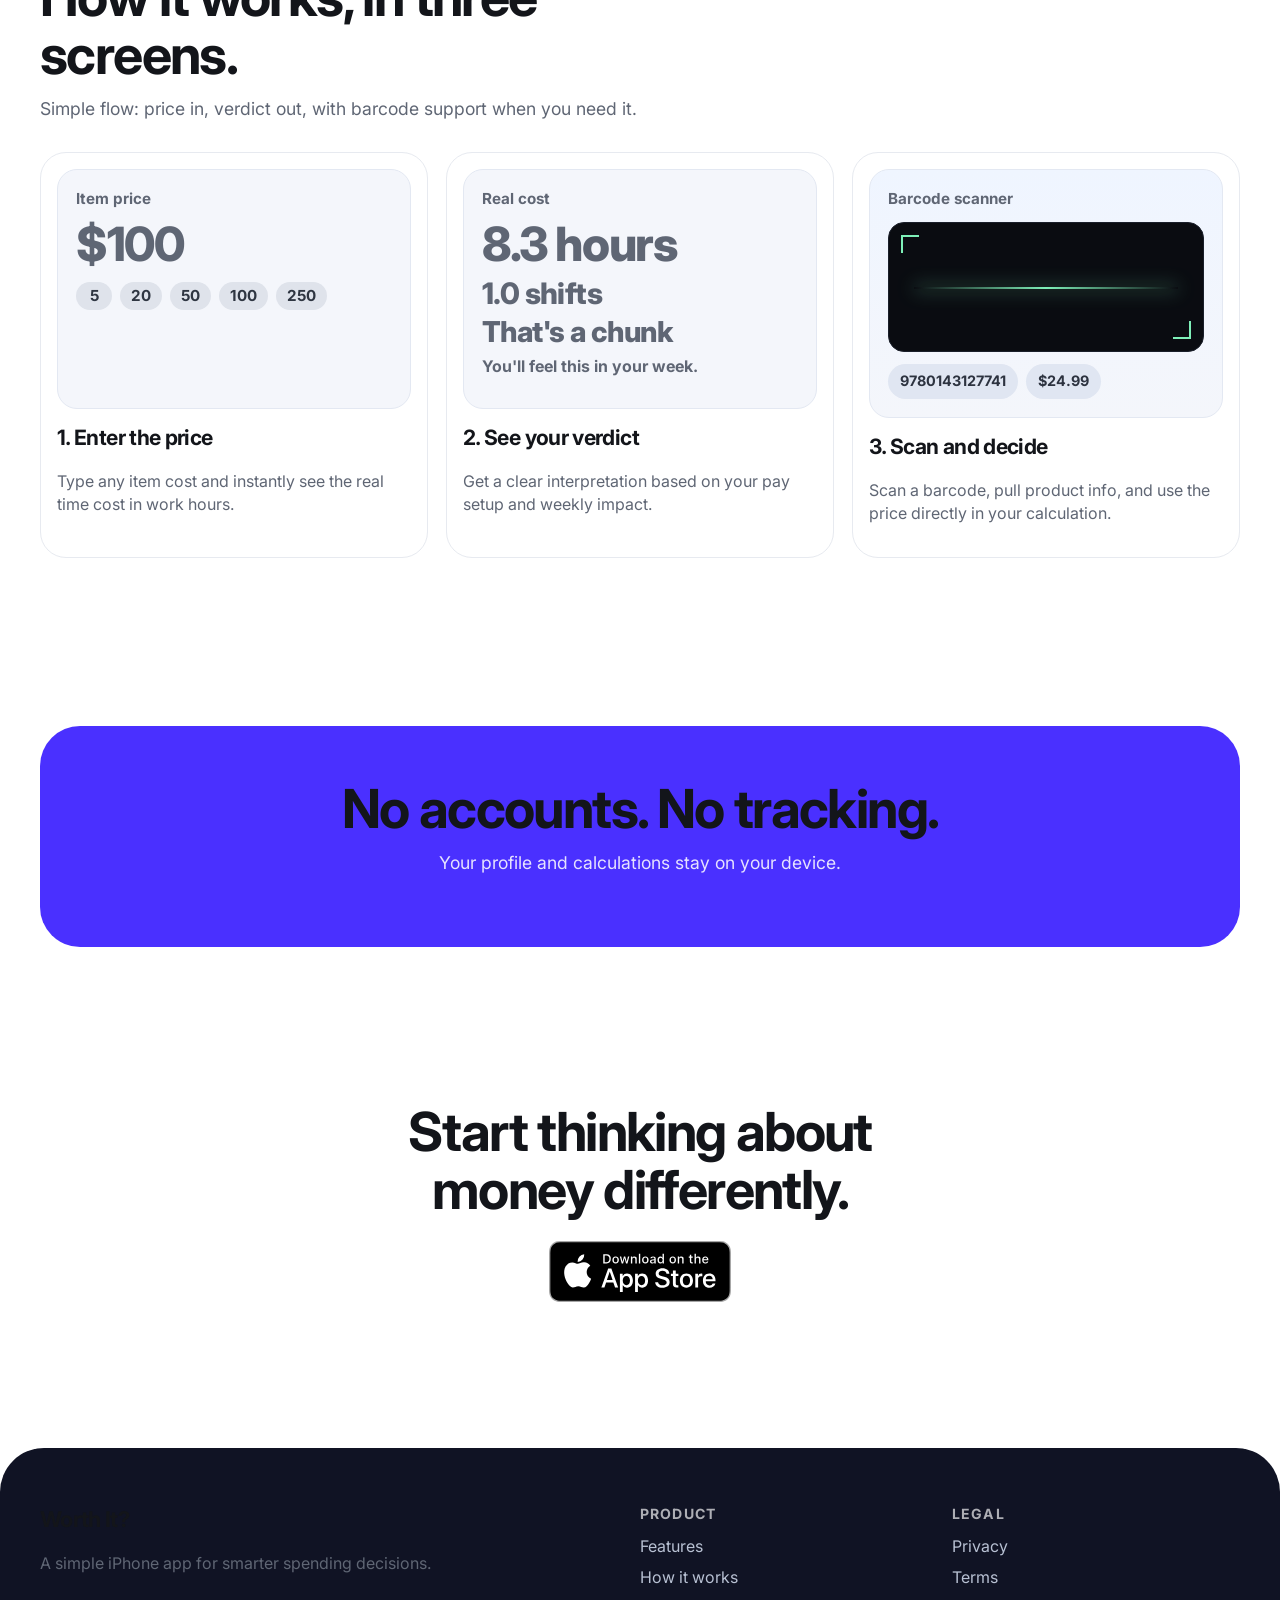
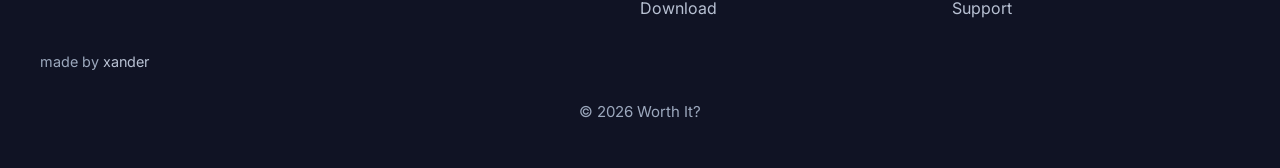
==== commit 931b58c2: "Add bottom-left footer credit link to xandertaylor.org" ====
--- a/index.html
+++ b/index.html
@@ -211,6 +211,7 @@
           <a href="mailto:support@example.com">Support</a>
         </div>
       </div>
+      <p class="footer-credit">made by <a href="https://xandertaylor.org" target="_blank" rel="noreferrer">xander</a></p>
       <p class="copyright">© <span id="year"></span> Worth It?</p>
     </footer>
 
--- a/styles.css
+++ b/styles.css
@@ -698,6 +698,23 @@
   color: var(--footer-link-hover);
 }
 
+.footer-credit {
+  width: var(--container);
+  margin: 24px auto 0;
+  color: var(--footer-copyright);
+  font-size: 0.9rem;
+  text-align: left;
+}
+
+.footer-credit a {
+  color: var(--footer-link);
+  text-decoration: none;
+}
+
+.footer-credit a:hover {
+  color: var(--footer-link-hover);
+}
+
 .copyright {
   text-align: center;
   color: var(--footer-copyright);
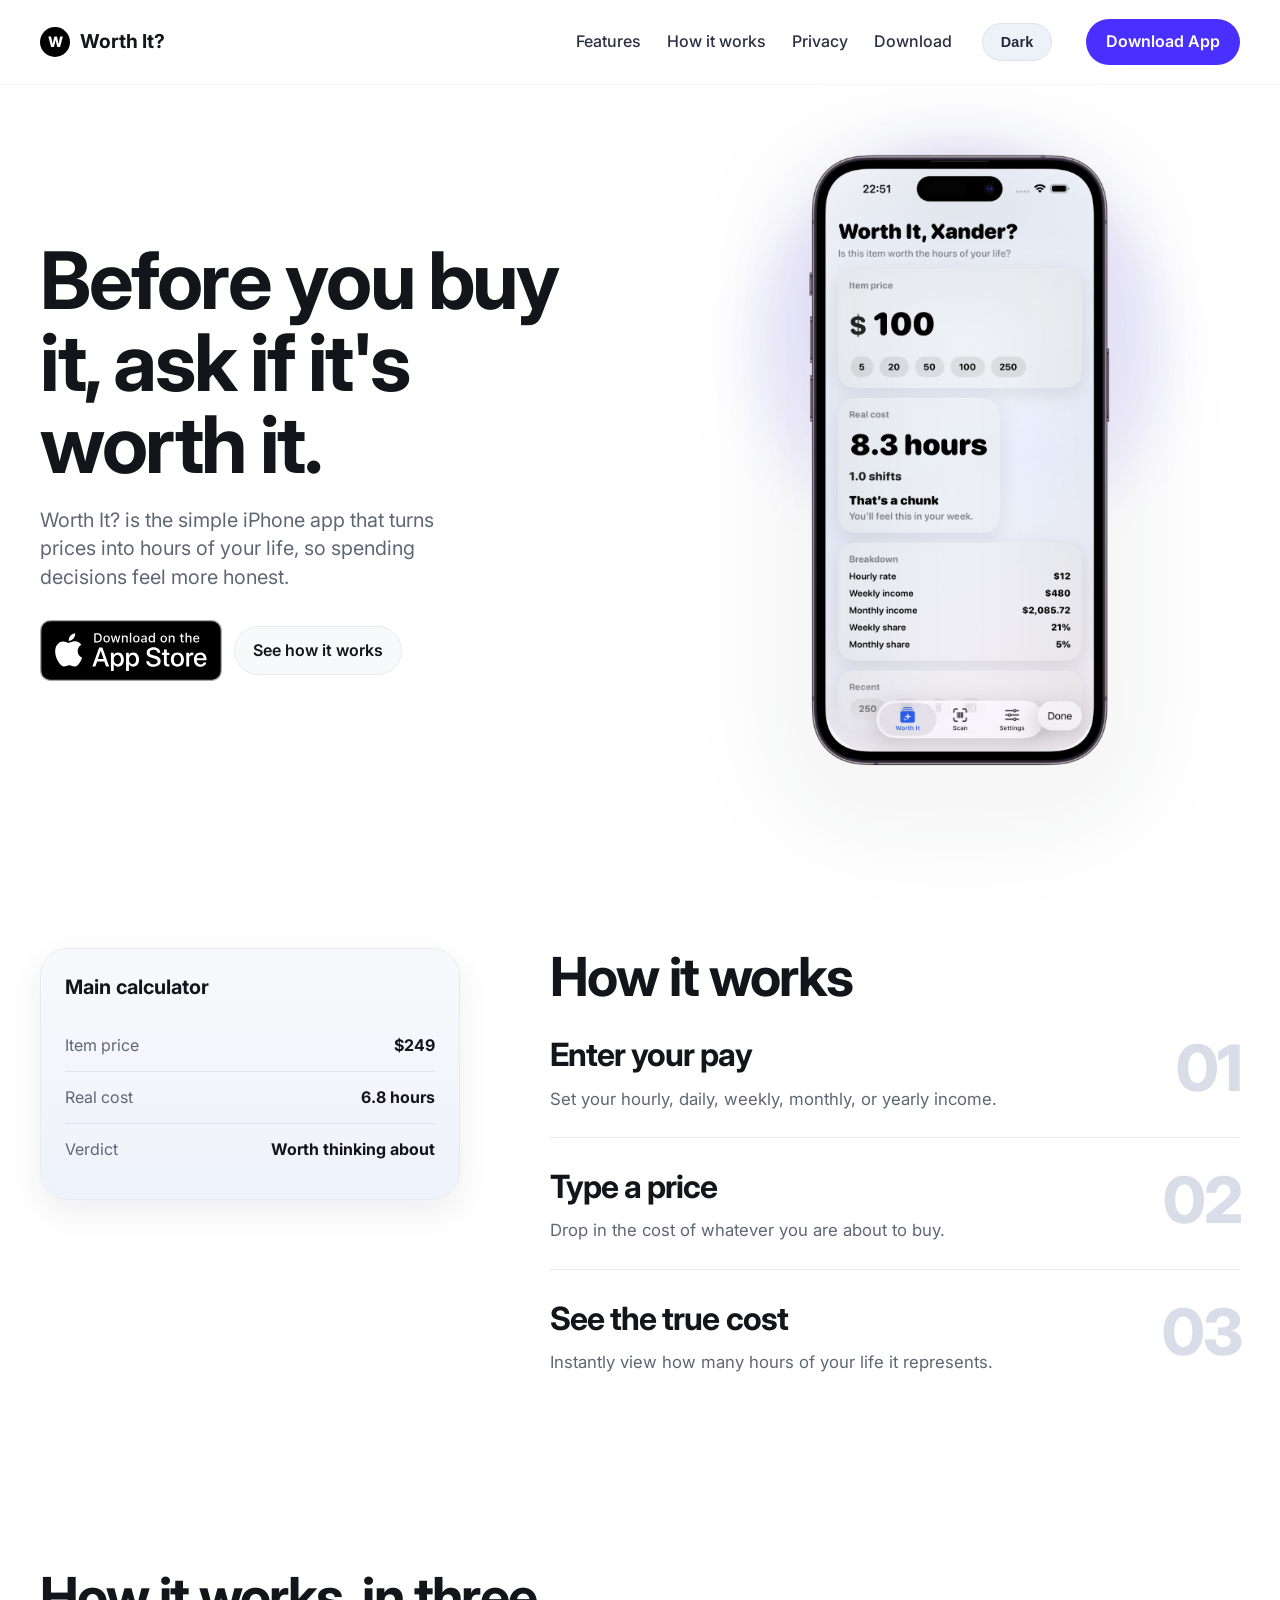
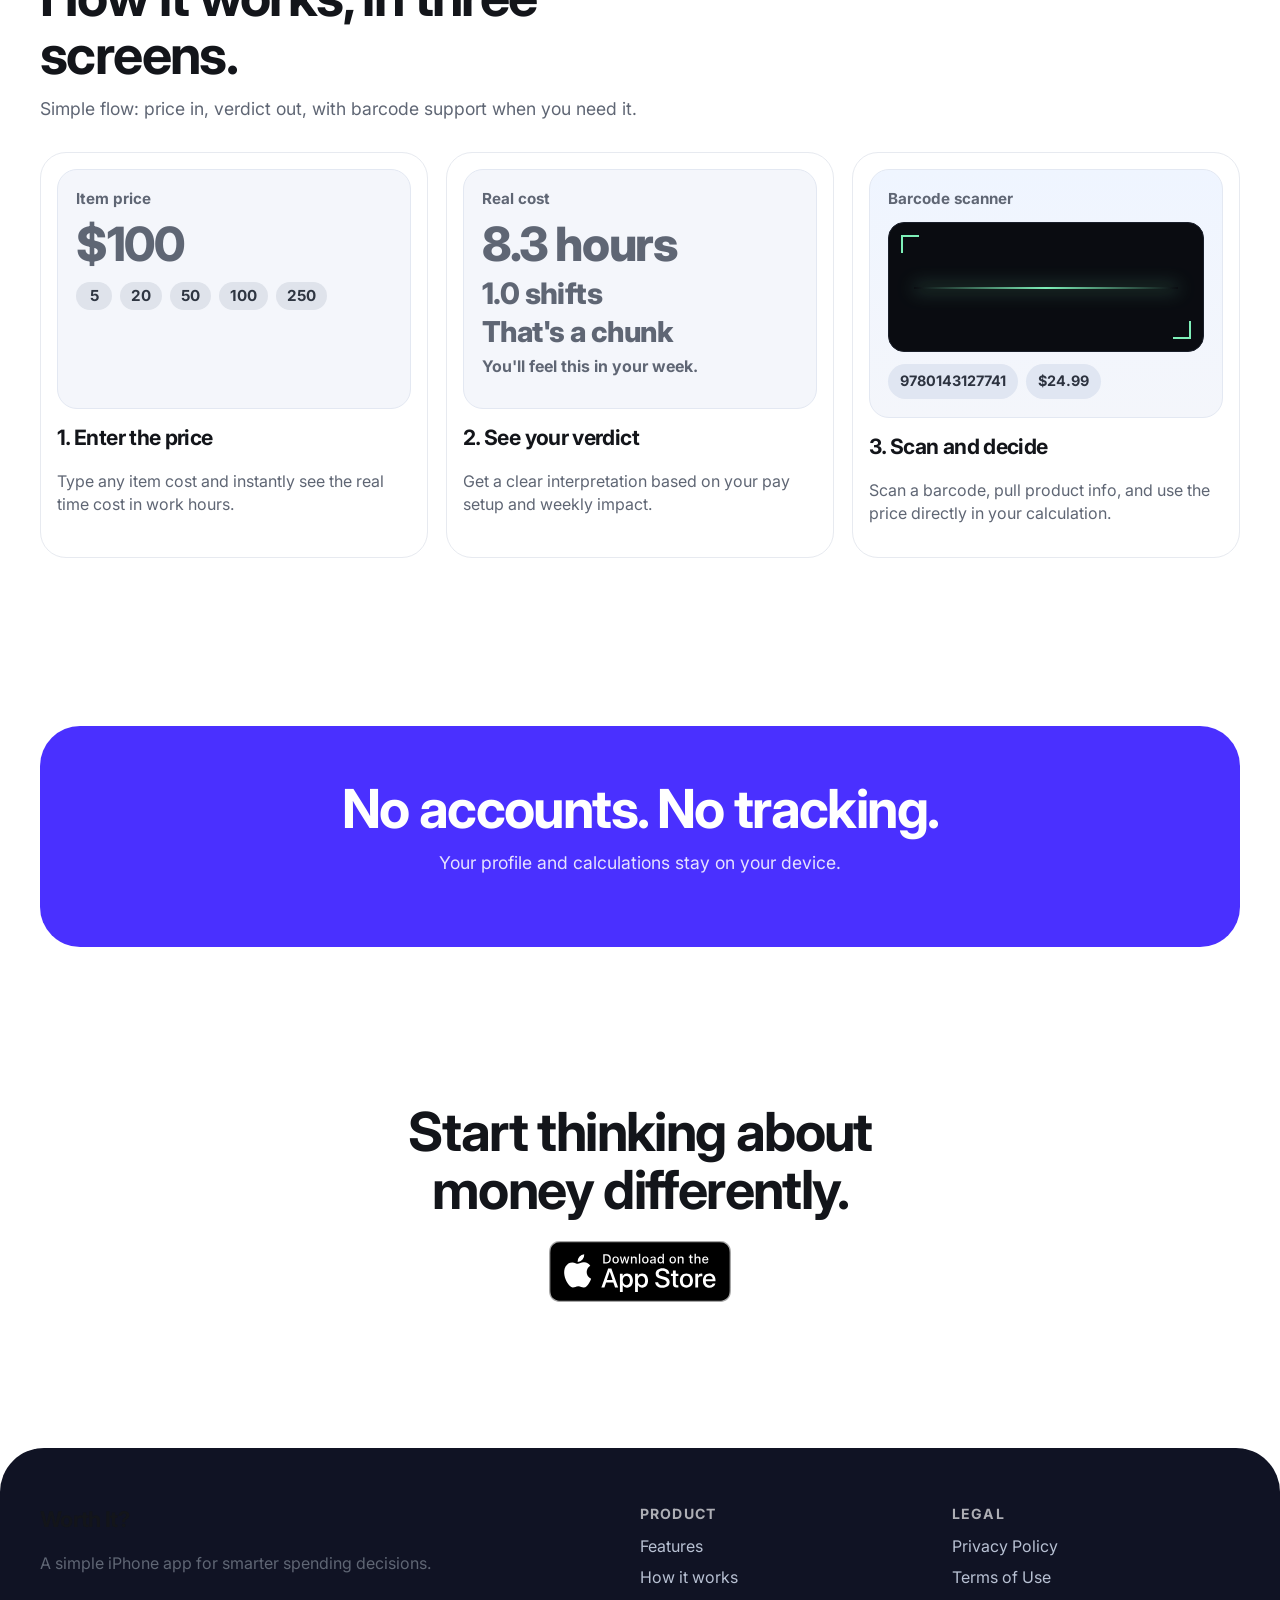
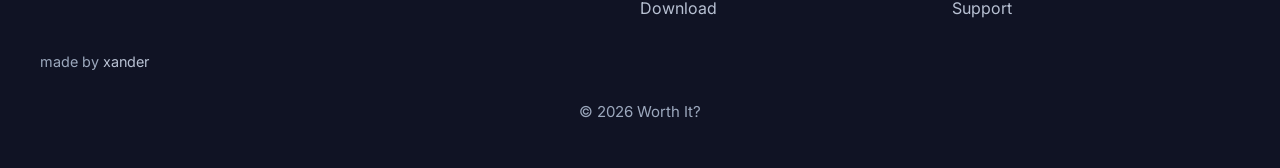
==== commit 3d293caa: "Add legal pages and wire footer legal links" ====
--- a/index.html
+++ b/index.html
@@ -206,9 +206,9 @@
         </div>
         <div>
           <h5>Legal</h5>
-          <a href="#privacy">Privacy</a>
-          <a href="#">Terms</a>
-          <a href="mailto:support@example.com">Support</a>
+          <a href="privacy.html">Privacy Policy</a>
+          <a href="terms.html">Terms of Use</a>
+          <a href="support.html">Support</a>
         </div>
       </div>
       <p class="footer-credit">made by <a href="https://xandertaylor.org" target="_blank" rel="noreferrer">xander</a></p>
--- a/styles.css
+++ b/styles.css
@@ -640,6 +640,10 @@
   text-align: center;
 }
 
+.privacy-block h2 {
+  color: #ffffff;
+}
+
 .privacy-block p {
   color: var(--privacy-text);
   margin-top: 12px;
@@ -720,6 +724,72 @@
   color: var(--footer-copyright);
   margin-top: 28px;
   font-size: 0.94rem;
+}
+
+.legal-main {
+  width: var(--container);
+  margin: 0 auto;
+  padding: clamp(42px, 7vw, 74px) 0;
+}
+
+.legal-card {
+  background: var(--card-bg);
+  border: 1px solid var(--line);
+  border-radius: var(--radius-lg);
+  padding: clamp(24px, 4vw, 44px);
+  box-shadow: 0 14px 30px var(--card-shadow);
+}
+
+.legal-card h1 {
+  font-size: clamp(2rem, 4vw, 3.1rem);
+  line-height: 1.08;
+}
+
+.legal-meta {
+  margin-top: 10px;
+  color: var(--muted);
+  font-size: 0.95rem;
+}
+
+.legal-section + .legal-section {
+  margin-top: 26px;
+}
+
+.legal-section h2 {
+  font-size: clamp(1.35rem, 2.5vw, 1.85rem);
+  margin-bottom: 8px;
+}
+
+.legal-section p {
+  margin: 0;
+  color: var(--muted);
+  font-size: 1rem;
+}
+
+.legal-section p + p {
+  margin-top: 10px;
+}
+
+.legal-list {
+  margin: 0;
+  padding-left: 20px;
+  color: var(--muted);
+}
+
+.legal-list li + li {
+  margin-top: 8px;
+}
+
+.legal-back-link {
+  display: inline-flex;
+  margin-bottom: 18px;
+  text-decoration: none;
+  color: var(--nav-link);
+  font-weight: 600;
+}
+
+.legal-back-link:hover {
+  color: var(--nav-link-hover);
 }
 
 .menu-toggle {
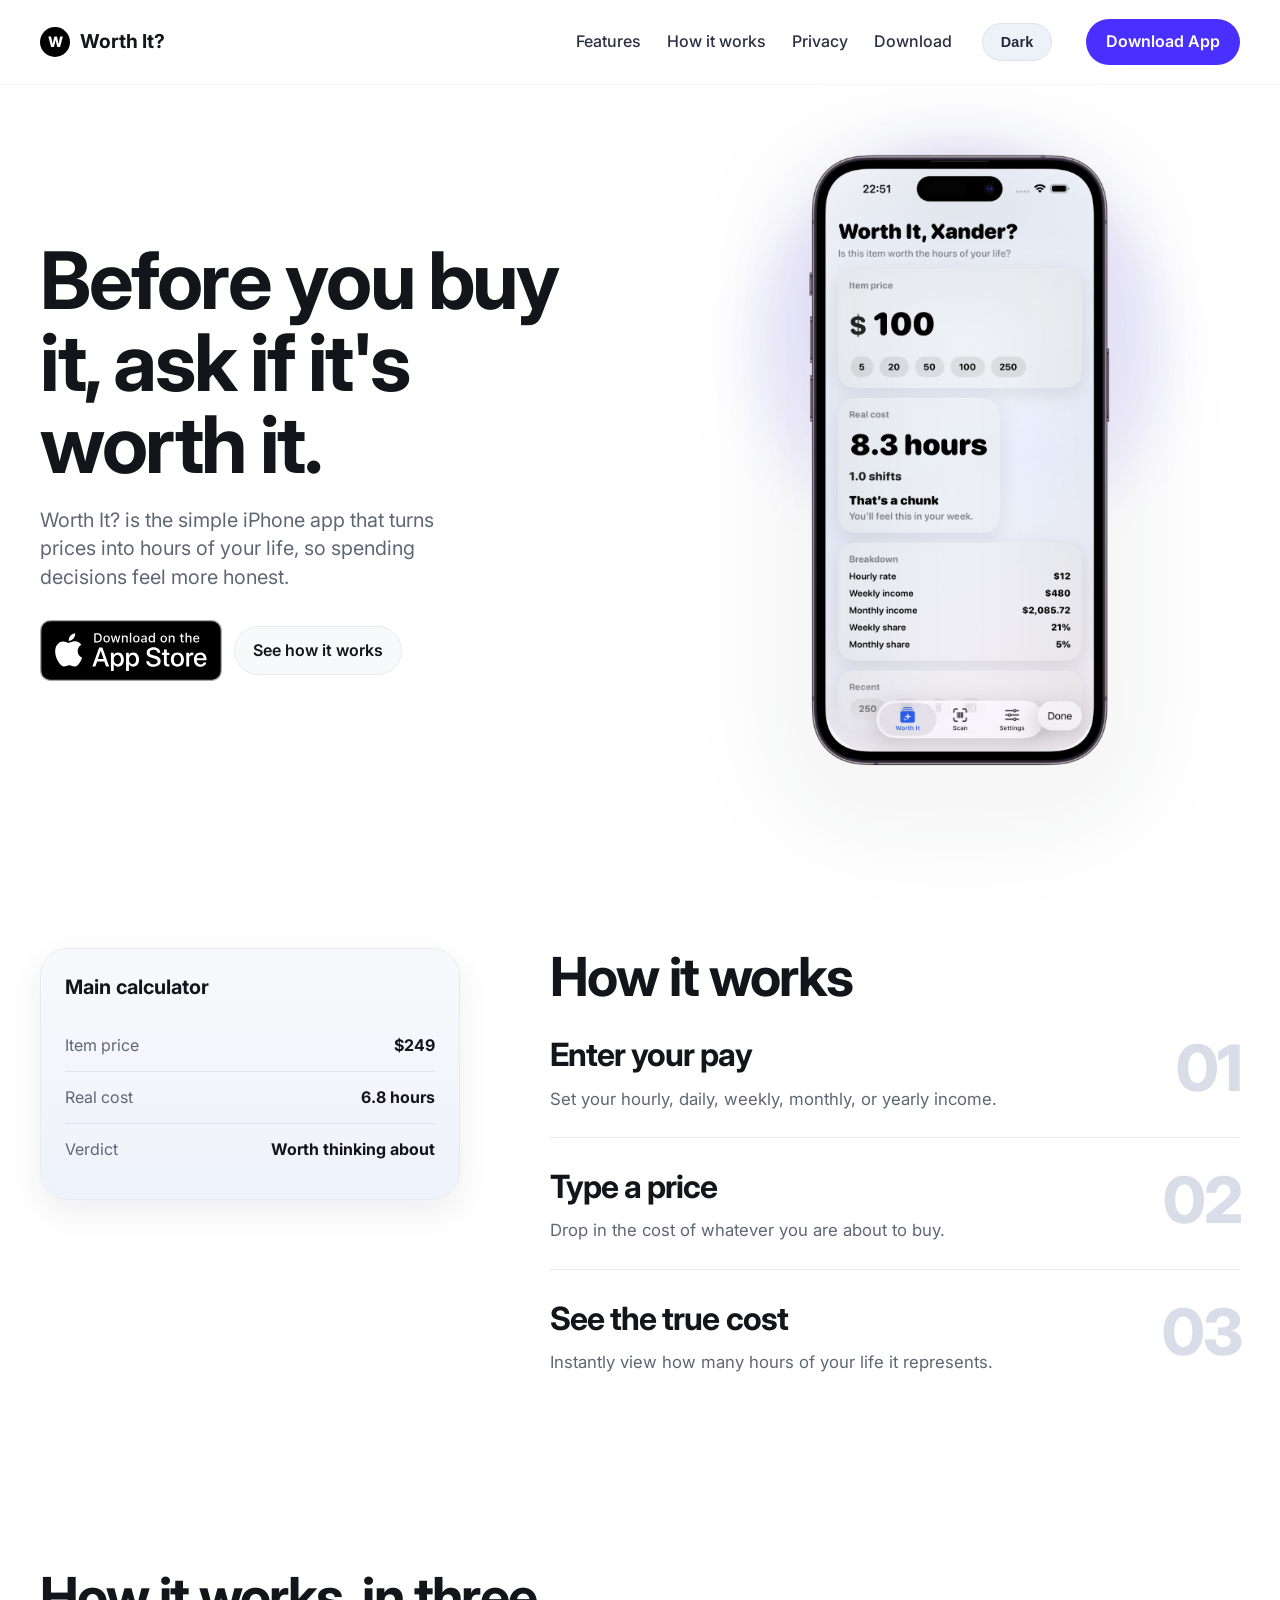
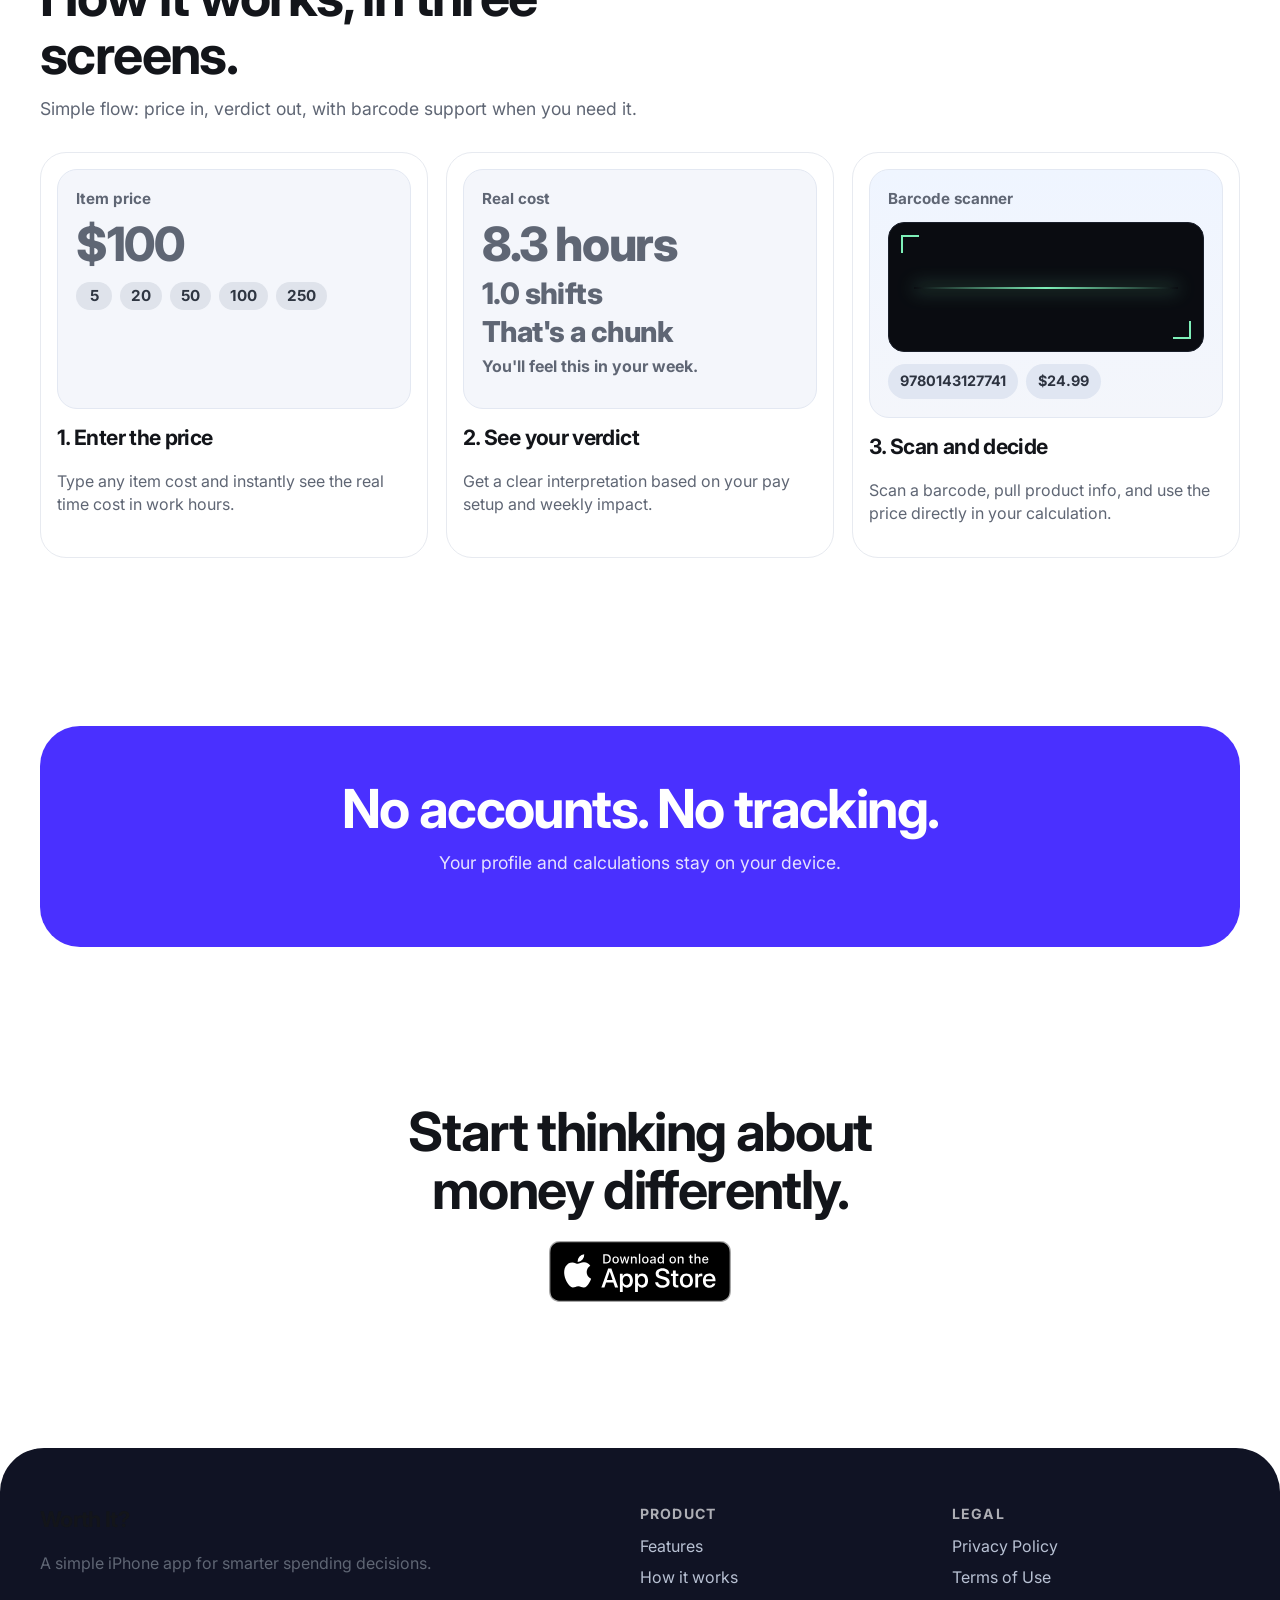
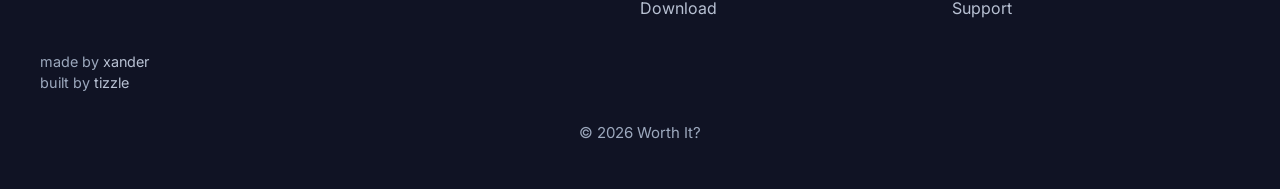
==== commit 4b4c02cf: "Add legal pages and footer links" ====
--- a/index.html
+++ b/index.html
@@ -46,7 +46,7 @@
           Dark
         </button>
 
-        <a class="btn btn-primary desktop-download" href="https://apps.apple.com/app/id1234567890" target="_blank" rel="noreferrer">
+        <a class="btn btn-primary desktop-download" href="https://apps.apple.com/app/id6760371472" target="_blank" rel="noreferrer">
           Download App
         </a>
       </nav>
@@ -69,7 +69,7 @@
           </p>
 
           <div class="hero-actions">
-            <a class="app-store-badge" href="https://apps.apple.com/app/id1234567890" target="_blank" rel="noreferrer" aria-label="Download on the App Store">
+            <a class="app-store-badge" href="https://apps.apple.com/app/id6760371472" target="_blank" rel="noreferrer" aria-label="Download on the App Store">
               <img src="assets/app-store-badge.svg" alt="Download on the App Store" />
             </a>
             <a class="btn btn-secondary" href="#how">See how it works</a>
@@ -79,7 +79,14 @@
         <div class="hero-device-wrap">
           <div class="hero-glow" aria-hidden="true"></div>
           <div class="hero-phone-art" data-float>
-            <img class="hero-screen-fill" src="assets/screenshots/screen-calculator.png" alt="Worth It app screenshot in iPhone frame" />
+            <img
+              id="hero-screen-image"
+              class="hero-screen-fill"
+              src="assets/screenshots/screen-calculator.png"
+              data-light-src="assets/screenshots/screen-calculator.png"
+              data-dark-src="assets/screenshots/screen-calculator-dark.png"
+              alt="Worth It app screenshot in iPhone frame"
+            />
             <img class="hero-phone-frame" src="assets/screenshots/iphone-frame.png" alt="" aria-hidden="true" />
           </div>
         </div>
@@ -186,7 +193,7 @@
 
       <section id="download" class="section container reveal cta">
         <h2>Start thinking about money differently.</h2>
-        <a class="app-store-badge" href="https://apps.apple.com/app/id1234567890" target="_blank" rel="noreferrer" aria-label="Download on the App Store">
+        <a class="app-store-badge" href="https://apps.apple.com/app/id6760371472" target="_blank" rel="noreferrer" aria-label="Download on the App Store">
           <img src="assets/app-store-badge.svg" alt="Download on the App Store" />
         </a>
       </section>
@@ -206,12 +213,12 @@
         </div>
         <div>
           <h5>Legal</h5>
-          <a href="privacy.html">Privacy Policy</a>
-          <a href="terms.html">Terms of Use</a>
-          <a href="support.html">Support</a>
+          <a href="privacy/">Privacy Policy</a>
+          <a href="terms/">Terms of Use</a>
+          <a href="support/">Support</a>
         </div>
       </div>
-      <p class="footer-credit">made by <a href="https://xandertaylor.org" target="_blank" rel="noreferrer">xander</a></p>
+      <p class="footer-credit">made by <a href="https://xandertaylor.org" target="_blank" rel="noreferrer">xander</a><br>built by <a href="https://tizzle.org" target="_blank" rel="noreferrer">tizzle</a></p>
       <p class="copyright">© <span id="year"></span> Worth It?</p>
     </footer>
 
